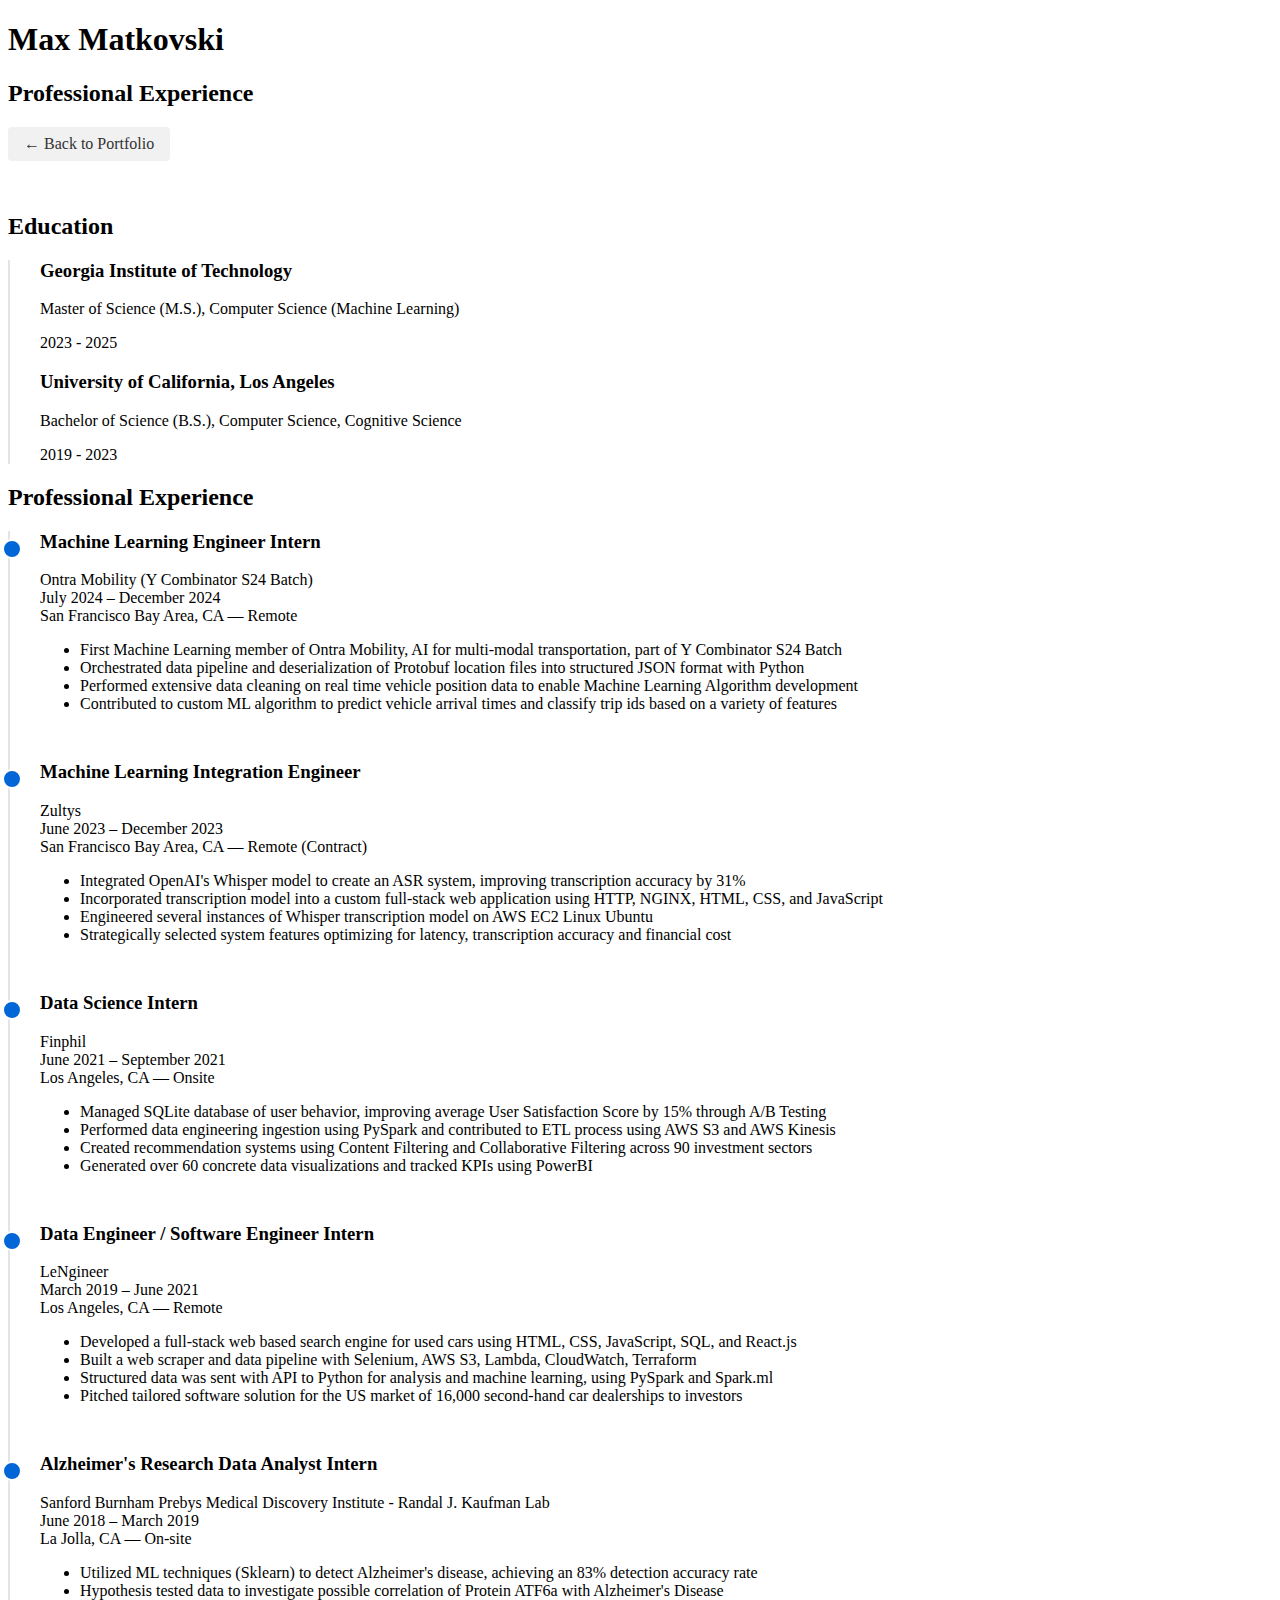
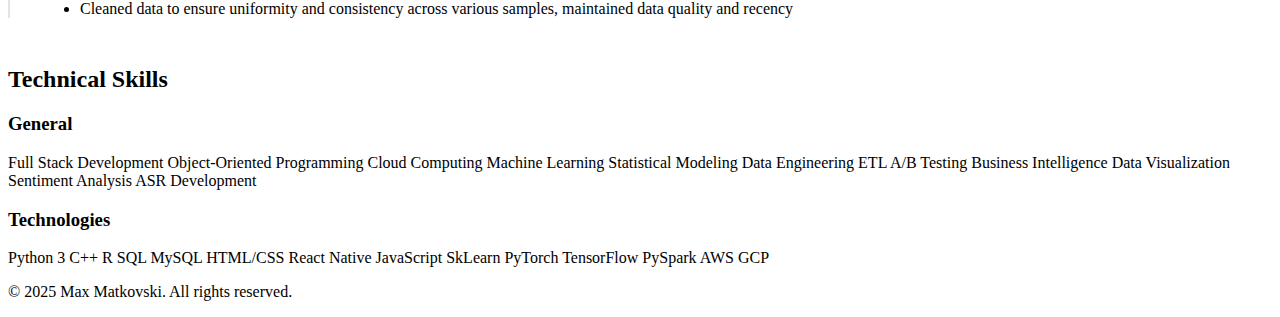
==== index.html @ 831af9b3 "add" ====
<!DOCTYPE html>
<html lang="en">
<head>
    <meta charset="UTF-8">
    <meta name="viewport" content="width=device-width, initial-scale=1.0">
    <title>Max Matkovski - Professional Experience</title>
    <style>
        /* [Previous styles remain the same] */
        .back-button {
            display: inline-block;
            padding: 0.5rem 1rem;
            background-color: #f1f1f1;
            color: #333;
            text-decoration: none;
            border-radius: 4px;
            margin-bottom: 2rem;
        }
        
        .back-button:hover {
            background-color: #e1e1e1;
        }
        
        .timeline-container {
            position: relative;
            padding-left: 2rem;
        }
        
        .timeline-container::before {
            content: '';
            position: absolute;
            left: 0;
            top: 0;
            bottom: 0;
            width: 2px;
            background-color: #e1e4e8;
        }
        
        .experience-item {
            position: relative;
            margin-bottom: 3rem;
        }
        
        .experience-item::before {
            content: '';
            position: absolute;
            left: -2.4rem;
            top: 0.5rem;
            width: 1rem;
            height: 1rem;
            border-radius: 50%;
            background-color: #0366d6;
            border: 2px solid white;
        }
    </style>
</head>
<body>
    <header>
        <h1>Max Matkovski</h1>
        <h2>Professional Experience</h2>
        <nav>
            <a href="index.html" class="back-button">← Back to Portfolio</a>
        </nav>
    </header>

    <main>
        <section id="education" class="project-card">
            <h2 class="section-title">Education</h2>
            <div class="timeline-container">
                <div class="education-item">
                    <h3>Georgia Institute of Technology</h3>
                    <p>Master of Science (M.S.), Computer Science (Machine Learning)</p>
                    <p class="experience-date">2023 - 2025</p>
                </div>
                <div class="education-item">
                    <h3>University of California, Los Angeles</h3>
                    <p>Bachelor of Science (B.S.), Computer Science, Cognitive Science</p>
                    <p class="experience-date">2019 - 2023</p>
                </div>
            </div>
        </section>

        <section id="experience" class="project-card">
            <h2 class="section-title">Professional Experience</h2>
            <div class="timeline-container">
                <div class="experience-item">
                    <div class="experience-header">
                        <div>
                            <h3 class="experience-title">Machine Learning Engineer Intern</h3>
                            <div class="experience-company">Ontra Mobility (Y Combinator S24 Batch)</div>
                        </div>
                        <div class="experience-date">July 2024 – December 2024</div>
                        <div class="experience-location">San Francisco Bay Area, CA — Remote</div>
                    </div>
                    <ul class="bullet-list">
                        <li>First Machine Learning member of Ontra Mobility, AI for multi-modal transportation, part of Y Combinator S24 Batch</li>
                        <li>Orchestrated data pipeline and deserialization of Protobuf location files into structured JSON format with Python</li>
                        <li>Performed extensive data cleaning on real time vehicle position data to enable Machine Learning Algorithm development</li>
                        <li>Contributed to custom ML algorithm to predict vehicle arrival times and classify trip ids based on a variety of features</li>
                    </ul>
                </div>

                <div class="experience-item">
                    <div class="experience-header">
                        <div>
                            <h3 class="experience-title">Machine Learning Integration Engineer</h3>
                            <div class="experience-company">Zultys</div>
                        </div>
                        <div class="experience-date">June 2023 – December 2023</div>
                        <div class="experience-location">San Francisco Bay Area, CA — Remote (Contract)</div>
                    </div>
                    <ul class="bullet-list">
                        <li>Integrated OpenAI's Whisper model to create an ASR system, improving transcription accuracy by 31%</li>
                        <li>Incorporated transcription model into a custom full-stack web application using HTTP, NGINX, HTML, CSS, and JavaScript</li>
                        <li>Engineered several instances of Whisper transcription model on AWS EC2 Linux Ubuntu</li>
                        <li>Strategically selected system features optimizing for latency, transcription accuracy and financial cost</li>
                    </ul>
                </div>

                <div class="experience-item">
                    <div class="experience-header">
                        <div>
                            <h3 class="experience-title">Data Science Intern</h3>
                            <div class="experience-company">Finphil</div>
                        </div>
                        <div class="experience-date">June 2021 – September 2021</div>
                        <div class="experience-location">Los Angeles, CA — Onsite</div>
                    </div>
                    <ul class="bullet-list">
                        <li>Managed SQLite database of user behavior, improving average User Satisfaction Score by 15% through A/B Testing</li>
                        <li>Performed data engineering ingestion using PySpark and contributed to ETL process using AWS S3 and AWS Kinesis</li>
                        <li>Created recommendation systems using Content Filtering and Collaborative Filtering across 90 investment sectors</li>
                        <li>Generated over 60 concrete data visualizations and tracked KPIs using PowerBI</li>
                    </ul>
                </div>

                <div class="experience-item">
                    <div class="experience-header">
                        <div>
                            <h3 class="experience-title">Data Engineer / Software Engineer Intern</h3>
                            <div class="experience-company">LeNgineer</div>
                        </div>
                        <div class="experience-date">March 2019 – June 2021</div>
                        <div class="experience-location">Los Angeles, CA — Remote</div>
                    </div>
                    <ul class="bullet-list">
                        <li>Developed a full-stack web based search engine for used cars using HTML, CSS, JavaScript, SQL, and React.js</li>
                        <li>Built a web scraper and data pipeline with Selenium, AWS S3, Lambda, CloudWatch, Terraform</li>
                        <li>Structured data was sent with API to Python for analysis and machine learning, using PySpark and Spark.ml</li>
                        <li>Pitched tailored software solution for the US market of 16,000 second-hand car dealerships to investors</li>
                    </ul>
                </div>

                <div class="experience-item">
                    <div class="experience-header">
                        <div>
                            <h3 class="experience-title">Alzheimer's Research Data Analyst Intern</h3>
                            <div class="experience-company">Sanford Burnham Prebys Medical Discovery Institute - Randal J. Kaufman Lab</div>
                        </div>
                        <div class="experience-date">June 2018 – March 2019</div>
                        <div class="experience-location">La Jolla, CA — On-site</div>
                    </div>
                    <ul class="bullet-list">
                        <li>Utilized ML techniques (Sklearn) to detect Alzheimer's disease, achieving an 83% detection accuracy rate</li>
                        <li>Hypothesis tested data to investigate possible correlation of Protein ATF6a with Alzheimer's Disease</li>
                        <li>Cleaned data to ensure uniformity and consistency across various samples, maintained data quality and recency</li>
                    </ul>
                </div>
            </div>
        </section>

        <section id="skills" class="project-card">
            <h2 class="section-title">Technical Skills</h2>
            <div class="skill-section">
                <h3>General</h3>
                <div class="skill-tags">
                    <span class="skill-tag">Full Stack Development</span>
                    <span class="skill-tag">Object-Oriented Programming</span>
                    <span class="skill-tag">Cloud Computing</span>
                    <span class="skill-tag">Machine Learning</span>
                    <span class="skill-tag">Statistical Modeling</span>
                    <span class="skill-tag">Data Engineering</span>
                    <span class="skill-tag">ETL</span>
                    <span class="skill-tag">A/B Testing</span>
                    <span class="skill-tag">Business Intelligence</span>
                    <span class="skill-tag">Data Visualization</span>
                    <span class="skill-tag">Sentiment Analysis</span>
                    <span class="skill-tag">ASR Development</span>
                </div>

                <h3>Technologies</h3>
                <div class="skill-tags">
                    <span class="skill-tag">Python 3</span>
                    <span class="skill-tag">C++</span>
                    <span class="skill-tag">R</span>
                    <span class="skill-tag">SQL</span>
                    <span class="skill-tag">MySQL</span>
                    <span class="skill-tag">HTML/CSS</span>
                    <span class="skill-tag">React Native</span>
                    <span class="skill-tag">JavaScript</span>
                    <span class="skill-tag">SkLearn</span>
                    <span class="skill-tag">PyTorch</span>
                    <span class="skill-tag">TensorFlow</span>
                    <span class="skill-tag">PySpark</span>
                    <span class="skill-tag">AWS</span>
                    <span class="skill-tag">GCP</span>
                </div>
            </div>
        </section>
    </main>

    <footer>
        <p>© 2025 Max Matkovski. All rights reserved.</p>
    </footer>
</body>
</html>
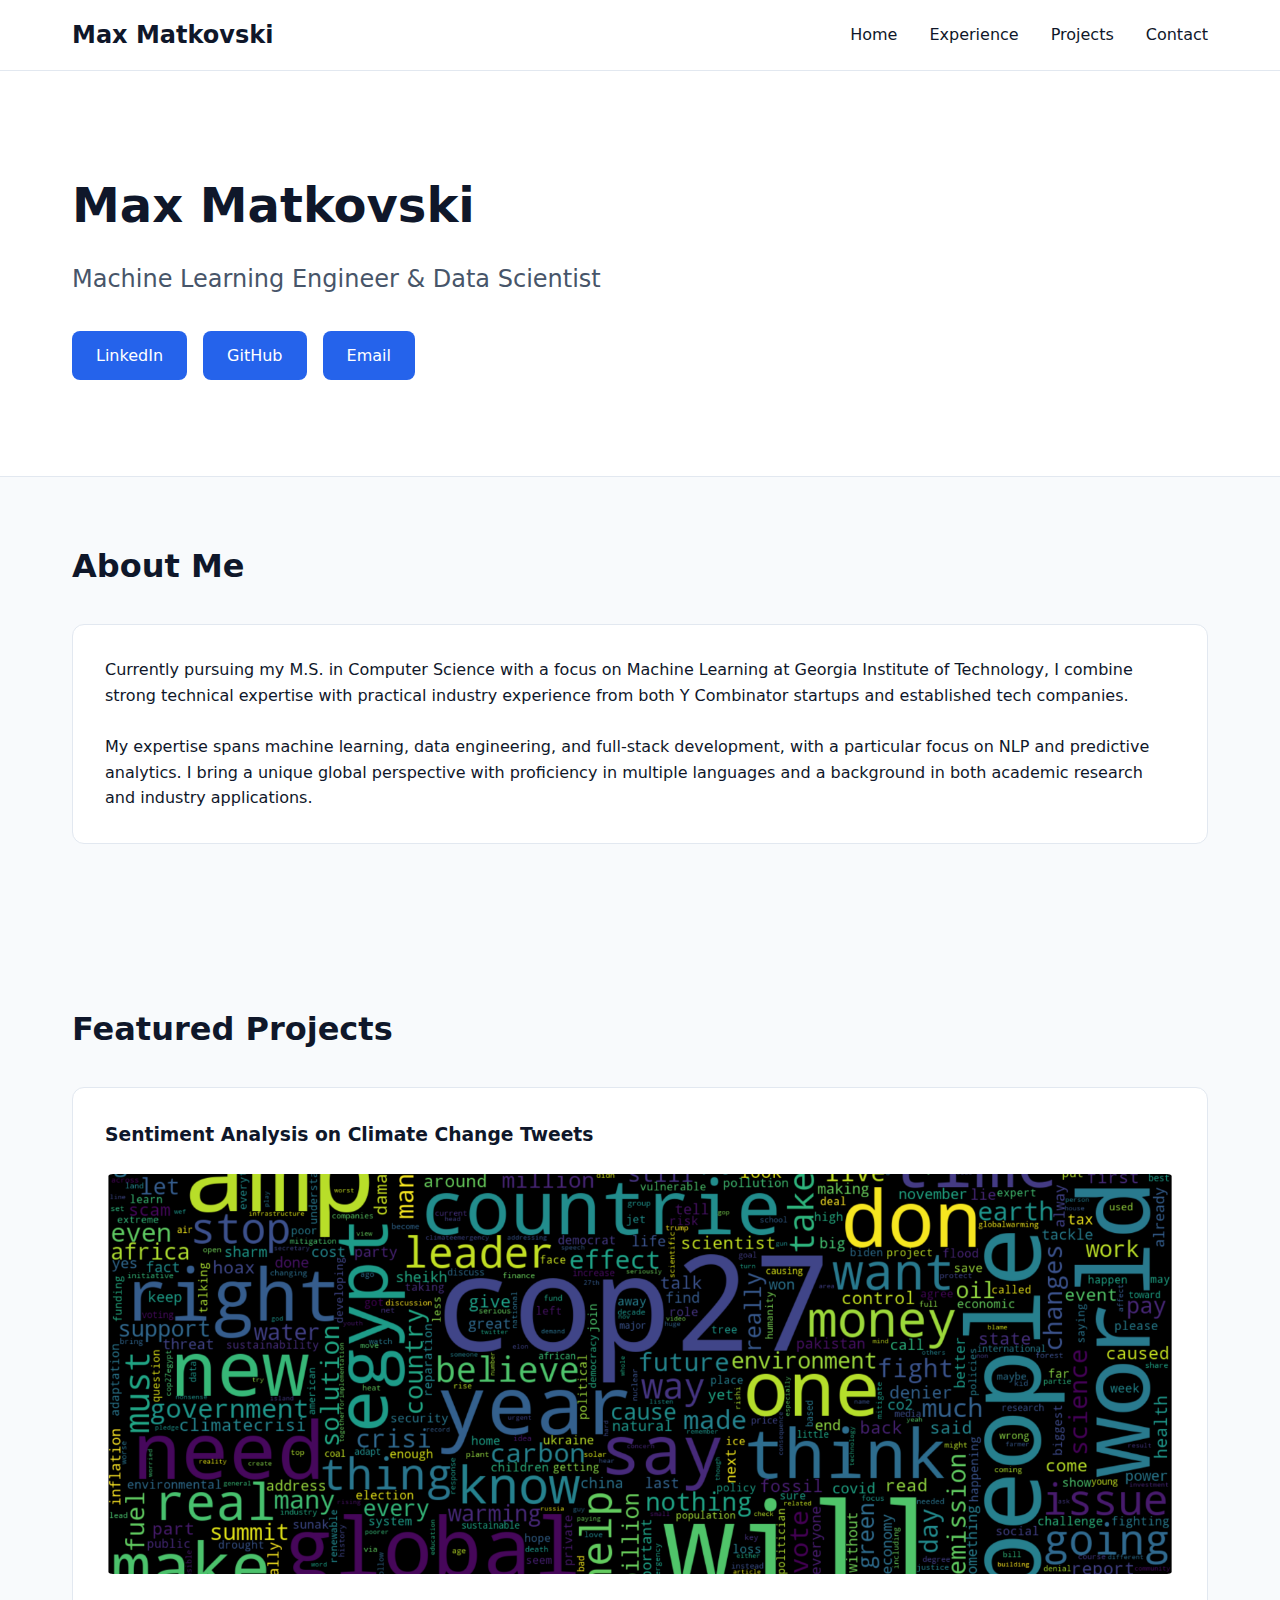
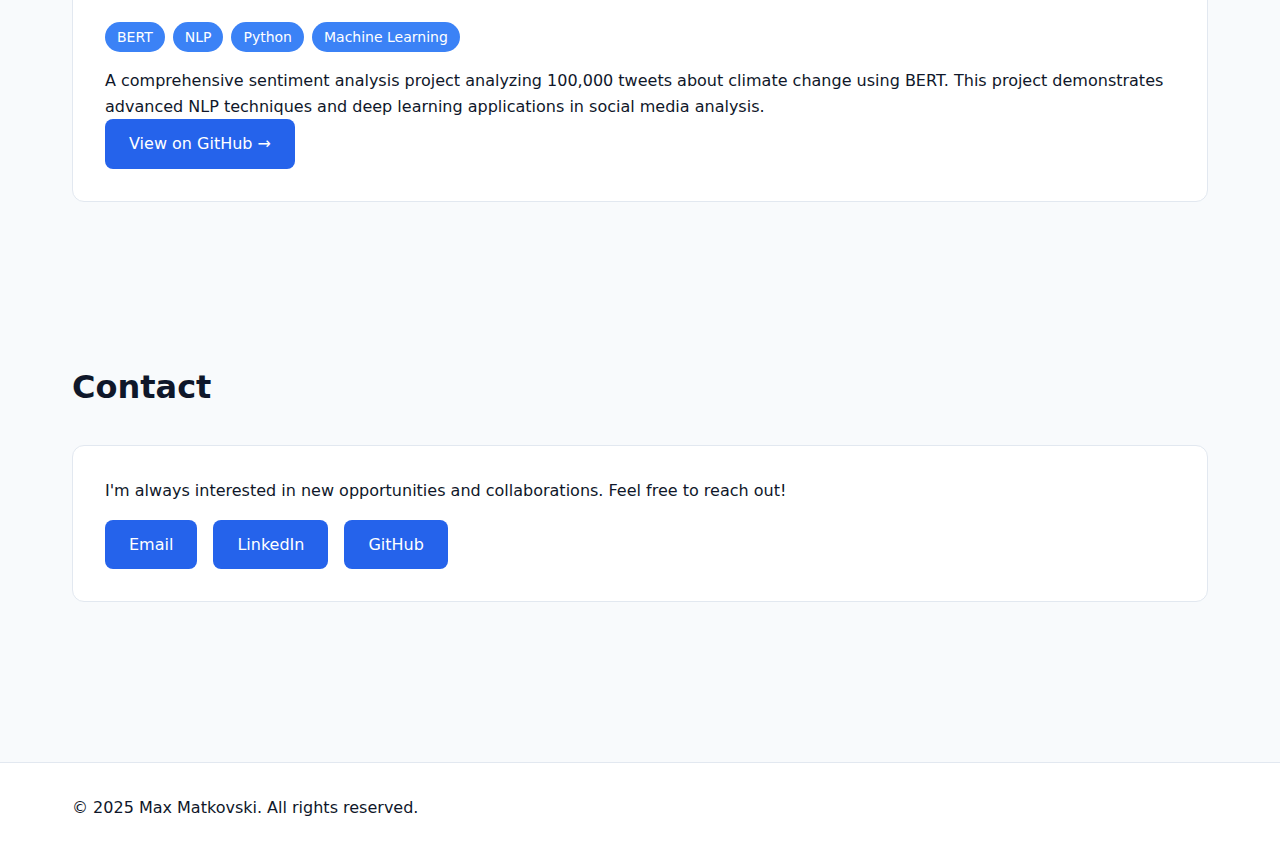
==== commit 5bd4d232: "add file" ====
--- a/index.html
+++ b/index.html
@@ -3,213 +3,248 @@
 <head>
     <meta charset="UTF-8">
     <meta name="viewport" content="width=device-width, initial-scale=1.0">
-    <title>Max Matkovski - Professional Experience</title>
+    <title>Max Matkovski - Data Science & ML Portfolio</title>
     <style>
-        /* [Previous styles remain the same] */
-        .back-button {
+        :root {
+            --primary: #2563eb;
+            --primary-dark: #1e40af;
+            --secondary: #64748b;
+            --accent: #3b82f6;
+            --background: #f8fafc;
+            --card-bg: #ffffff;
+            --text: #0f172a;
+            --text-light: #475569;
+            --border: #e2e8f0;
+        }
+
+        * {
+            margin: 0;
+            padding: 0;
+            box-sizing: border-box;
+        }
+
+        body {
+            font-family: system-ui, -apple-system, BlinkMacSystemFont, 'Segoe UI', sans-serif;
+            background-color: var(--background);
+            color: var(--text);
+            line-height: 1.6;
+        }
+
+        .container {
+            max-width: 1200px;
+            margin: 0 auto;
+            padding: 0 2rem;
+        }
+
+        nav {
+            background-color: var(--card-bg);
+            border-bottom: 1px solid var(--border);
+            padding: 1rem 0;
+            position: sticky;
+            top: 0;
+            z-index: 100;
+        }
+
+        .nav-content {
+            display: flex;
+            justify-content: space-between;
+            align-items: center;
+        }
+
+        .nav-links {
+            display: flex;
+            gap: 2rem;
+        }
+
+        .nav-links a {
+            color: var(--text);
+            text-decoration: none;
+            font-weight: 500;
+            transition: color 0.2s;
+        }
+
+        .nav-links a:hover {
+            color: var(--primary);
+        }
+
+        .hero {
+            padding: 6rem 0;
+            background-color: var(--card-bg);
+            border-bottom: 1px solid var(--border);
+        }
+
+        .hero h1 {
+            font-size: 3rem;
+            margin-bottom: 1rem;
+            color: var(--text);
+        }
+
+        .hero h2 {
+            font-size: 1.5rem;
+            color: var(--text-light);
+            font-weight: 400;
+            margin-bottom: 2rem;
+        }
+
+        .social-links {
+            display: flex;
+            gap: 1rem;
+        }
+
+        .social-link {
+            display: inline-flex;
+            align-items: center;
+            padding: 0.75rem 1.5rem;
+            background-color: var(--primary);
+            color: white;
+            text-decoration: none;
+            border-radius: 0.5rem;
+            font-weight: 500;
+            transition: background-color 0.2s;
+        }
+
+        .social-link:hover {
+            background-color: var(--primary-dark);
+        }
+
+        .section {
+            padding: 4rem 0;
+        }
+
+        .card {
+            background-color: var(--card-bg);
+            border-radius: 0.75rem;
+            padding: 2rem;
+            margin-bottom: 2rem;
+            border: 1px solid var(--border);
+            transition: transform 0.2s, box-shadow 0.2s;
+        }
+
+        .card:hover {
+            transform: translateY(-2px);
+            box-shadow: 0 4px 6px -1px rgba(0, 0, 0, 0.1), 0 2px 4px -1px rgba(0, 0, 0, 0.06);
+        }
+
+        .section-title {
+            font-size: 2rem;
+            margin-bottom: 2rem;
+            color: var(--text);
+        }
+
+        .project-image {
+            width: 100%;
+            max-height: 400px;
+            object-fit: cover;
+            border-radius: 0.5rem;
+            margin: 1.5rem 0;
+        }
+
+        .tech-stack {
+            display: flex;
+            flex-wrap: wrap;
+            gap: 0.5rem;
+            margin: 1rem 0;
+        }
+
+        .tech-tag {
+            background-color: var(--accent);
+            color: white;
+            padding: 0.25rem 0.75rem;
+            border-radius: 1rem;
+            font-size: 0.875rem;
+        }
+
+        .btn {
             display: inline-block;
-            padding: 0.5rem 1rem;
-            background-color: #f1f1f1;
-            color: #333;
+            padding: 0.75rem 1.5rem;
+            background-color: var(--primary);
+            color: white;
             text-decoration: none;
-            border-radius: 4px;
-            margin-bottom: 2rem;
-        }
-        
-        .back-button:hover {
-            background-color: #e1e1e1;
-        }
-        
-        .timeline-container {
-            position: relative;
-            padding-left: 2rem;
-        }
-        
-        .timeline-container::before {
-            content: '';
-            position: absolute;
-            left: 0;
-            top: 0;
-            bottom: 0;
-            width: 2px;
-            background-color: #e1e4e8;
-        }
-        
-        .experience-item {
-            position: relative;
-            margin-bottom: 3rem;
-        }
-        
-        .experience-item::before {
-            content: '';
-            position: absolute;
-            left: -2.4rem;
-            top: 0.5rem;
-            width: 1rem;
-            height: 1rem;
-            border-radius: 50%;
-            background-color: #0366d6;
-            border: 2px solid white;
+            border-radius: 0.5rem;
+            font-weight: 500;
+            transition: background-color 0.2s;
+        }
+
+        .btn:hover {
+            background-color: var(--primary-dark);
+        }
+
+        footer {
+            background-color: var(--card-bg);
+            border-top: 1px solid var(--border);
+            padding: 2rem 0;
+            margin-top: 4rem;
         }
     </style>
 </head>
 <body>
-    <header>
-        <h1>Max Matkovski</h1>
-        <h2>Professional Experience</h2>
-        <nav>
-            <a href="index.html" class="back-button">← Back to Portfolio</a>
-        </nav>
-    </header>
-
-    <main>
-        <section id="education" class="project-card">
-            <h2 class="section-title">Education</h2>
-            <div class="timeline-container">
-                <div class="education-item">
-                    <h3>Georgia Institute of Technology</h3>
-                    <p>Master of Science (M.S.), Computer Science (Machine Learning)</p>
-                    <p class="experience-date">2023 - 2025</p>
+    <nav>
+        <div class="container nav-content">
+            <h2>Max Matkovski</h2>
+            <div class="nav-links">
+                <a href="index.html">Home</a>
+                <a href="experience.html">Experience</a>
+                <a href="#projects">Projects</a>
+                <a href="#contact">Contact</a>
+            </div>
+        </div>
+    </nav>
+
+    <div class="hero">
+        <div class="container">
+            <h1>Max Matkovski</h1>
+            <h2>Machine Learning Engineer & Data Scientist</h2>
+            <div class="social-links">
+                <a href="https://www.linkedin.com/in/maxmatkovski/" class="social-link" target="_blank">LinkedIn</a>
+                <a href="https://github.com/maxmatkovski" class="social-link" target="_blank">GitHub</a>
+                <a href="mailto:maxmatkovski@gmail.com" class="social-link">Email</a>
+            </div>
+        </div>
+    </div>
+
+    <main class="container">
+        <section class="section" id="about">
+            <h2 class="section-title">About Me</h2>
+            <div class="card">
+                <p>Currently pursuing my M.S. in Computer Science with a focus on Machine Learning at Georgia Institute of Technology, I combine strong technical expertise with practical industry experience from both Y Combinator startups and established tech companies.</p>
+                <br>
+                <p>My expertise spans machine learning, data engineering, and full-stack development, with a particular focus on NLP and predictive analytics. I bring a unique global perspective with proficiency in multiple languages and a background in both academic research and industry applications.</p>
+            </div>
+        </section>
+
+        <section class="section" id="projects">
+            <h2 class="section-title">Featured Projects</h2>
+            <div class="card">
+                <h3>Sentiment Analysis on Climate Change Tweets</h3>
+                <img src="./Images/NLP-Word-Cloud.png" alt="NLP Word Cloud" class="project-image">
+                <div class="tech-stack">
+                    <span class="tech-tag">BERT</span>
+                    <span class="tech-tag">NLP</span>
+                    <span class="tech-tag">Python</span>
+                    <span class="tech-tag">Machine Learning</span>
                 </div>
-                <div class="education-item">
-                    <h3>University of California, Los Angeles</h3>
-                    <p>Bachelor of Science (B.S.), Computer Science, Cognitive Science</p>
-                    <p class="experience-date">2019 - 2023</p>
-                </div>
+                <p>A comprehensive sentiment analysis project analyzing 100,000 tweets about climate change using BERT. This project demonstrates advanced NLP techniques and deep learning applications in social media analysis.</p>
+                <a href="https://github.com/maxmatkovski/NLP" class="btn" target="_blank">View on GitHub →</a>
             </div>
         </section>
 
-        <section id="experience" class="project-card">
-            <h2 class="section-title">Professional Experience</h2>
-            <div class="timeline-container">
-                <div class="experience-item">
-                    <div class="experience-header">
-                        <div>
-                            <h3 class="experience-title">Machine Learning Engineer Intern</h3>
-                            <div class="experience-company">Ontra Mobility (Y Combinator S24 Batch)</div>
-                        </div>
-                        <div class="experience-date">July 2024 – December 2024</div>
-                        <div class="experience-location">San Francisco Bay Area, CA — Remote</div>
-                    </div>
-                    <ul class="bullet-list">
-                        <li>First Machine Learning member of Ontra Mobility, AI for multi-modal transportation, part of Y Combinator S24 Batch</li>
-                        <li>Orchestrated data pipeline and deserialization of Protobuf location files into structured JSON format with Python</li>
-                        <li>Performed extensive data cleaning on real time vehicle position data to enable Machine Learning Algorithm development</li>
-                        <li>Contributed to custom ML algorithm to predict vehicle arrival times and classify trip ids based on a variety of features</li>
-                    </ul>
-                </div>
-
-                <div class="experience-item">
-                    <div class="experience-header">
-                        <div>
-                            <h3 class="experience-title">Machine Learning Integration Engineer</h3>
-                            <div class="experience-company">Zultys</div>
-                        </div>
-                        <div class="experience-date">June 2023 – December 2023</div>
-                        <div class="experience-location">San Francisco Bay Area, CA — Remote (Contract)</div>
-                    </div>
-                    <ul class="bullet-list">
-                        <li>Integrated OpenAI's Whisper model to create an ASR system, improving transcription accuracy by 31%</li>
-                        <li>Incorporated transcription model into a custom full-stack web application using HTTP, NGINX, HTML, CSS, and JavaScript</li>
-                        <li>Engineered several instances of Whisper transcription model on AWS EC2 Linux Ubuntu</li>
-                        <li>Strategically selected system features optimizing for latency, transcription accuracy and financial cost</li>
-                    </ul>
-                </div>
-
-                <div class="experience-item">
-                    <div class="experience-header">
-                        <div>
-                            <h3 class="experience-title">Data Science Intern</h3>
-                            <div class="experience-company">Finphil</div>
-                        </div>
-                        <div class="experience-date">June 2021 – September 2021</div>
-                        <div class="experience-location">Los Angeles, CA — Onsite</div>
-                    </div>
-                    <ul class="bullet-list">
-                        <li>Managed SQLite database of user behavior, improving average User Satisfaction Score by 15% through A/B Testing</li>
-                        <li>Performed data engineering ingestion using PySpark and contributed to ETL process using AWS S3 and AWS Kinesis</li>
-                        <li>Created recommendation systems using Content Filtering and Collaborative Filtering across 90 investment sectors</li>
-                        <li>Generated over 60 concrete data visualizations and tracked KPIs using PowerBI</li>
-                    </ul>
-                </div>
-
-                <div class="experience-item">
-                    <div class="experience-header">
-                        <div>
-                            <h3 class="experience-title">Data Engineer / Software Engineer Intern</h3>
-                            <div class="experience-company">LeNgineer</div>
-                        </div>
-                        <div class="experience-date">March 2019 – June 2021</div>
-                        <div class="experience-location">Los Angeles, CA — Remote</div>
-                    </div>
-                    <ul class="bullet-list">
-                        <li>Developed a full-stack web based search engine for used cars using HTML, CSS, JavaScript, SQL, and React.js</li>
-                        <li>Built a web scraper and data pipeline with Selenium, AWS S3, Lambda, CloudWatch, Terraform</li>
-                        <li>Structured data was sent with API to Python for analysis and machine learning, using PySpark and Spark.ml</li>
-                        <li>Pitched tailored software solution for the US market of 16,000 second-hand car dealerships to investors</li>
-                    </ul>
-                </div>
-
-                <div class="experience-item">
-                    <div class="experience-header">
-                        <div>
-                            <h3 class="experience-title">Alzheimer's Research Data Analyst Intern</h3>
-                            <div class="experience-company">Sanford Burnham Prebys Medical Discovery Institute - Randal J. Kaufman Lab</div>
-                        </div>
-                        <div class="experience-date">June 2018 – March 2019</div>
-                        <div class="experience-location">La Jolla, CA — On-site</div>
-                    </div>
-                    <ul class="bullet-list">
-                        <li>Utilized ML techniques (Sklearn) to detect Alzheimer's disease, achieving an 83% detection accuracy rate</li>
-                        <li>Hypothesis tested data to investigate possible correlation of Protein ATF6a with Alzheimer's Disease</li>
-                        <li>Cleaned data to ensure uniformity and consistency across various samples, maintained data quality and recency</li>
-                    </ul>
-                </div>
-            </div>
-        </section>
-
-        <section id="skills" class="project-card">
-            <h2 class="section-title">Technical Skills</h2>
-            <div class="skill-section">
-                <h3>General</h3>
-                <div class="skill-tags">
-                    <span class="skill-tag">Full Stack Development</span>
-                    <span class="skill-tag">Object-Oriented Programming</span>
-                    <span class="skill-tag">Cloud Computing</span>
-                    <span class="skill-tag">Machine Learning</span>
-                    <span class="skill-tag">Statistical Modeling</span>
-                    <span class="skill-tag">Data Engineering</span>
-                    <span class="skill-tag">ETL</span>
-                    <span class="skill-tag">A/B Testing</span>
-                    <span class="skill-tag">Business Intelligence</span>
-                    <span class="skill-tag">Data Visualization</span>
-                    <span class="skill-tag">Sentiment Analysis</span>
-                    <span class="skill-tag">ASR Development</span>
-                </div>
-
-                <h3>Technologies</h3>
-                <div class="skill-tags">
-                    <span class="skill-tag">Python 3</span>
-                    <span class="skill-tag">C++</span>
-                    <span class="skill-tag">R</span>
-                    <span class="skill-tag">SQL</span>
-                    <span class="skill-tag">MySQL</span>
-                    <span class="skill-tag">HTML/CSS</span>
-                    <span class="skill-tag">React Native</span>
-                    <span class="skill-tag">JavaScript</span>
-                    <span class="skill-tag">SkLearn</span>
-                    <span class="skill-tag">PyTorch</span>
-                    <span class="skill-tag">TensorFlow</span>
-                    <span class="skill-tag">PySpark</span>
-                    <span class="skill-tag">AWS</span>
-                    <span class="skill-tag">GCP</span>
+        <section class="section" id="contact">
+            <h2 class="section-title">Contact</h2>
+            <div class="card">
+                <p>I'm always interested in new opportunities and collaborations. Feel free to reach out!</p>
+                <div class="social-links" style="margin-top: 1rem;">
+                    <a href="mailto:maxmatkovski@gmail.com" class="social-link">Email</a>
+                    <a href="https://www.linkedin.com/in/maxmatkovski/" class="social-link" target="_blank">LinkedIn</a>
+                    <a href="https://github.com/maxmatkovski" class="social-link" target="_blank">GitHub</a>
                 </div>
             </div>
         </section>
     </main>
 
     <footer>
-        <p>© 2025 Max Matkovski. All rights reserved.</p>
+        <div class="container">
+            <p>© 2025 Max Matkovski. All rights reserved.</p>
+        </div>
     </footer>
 </body>
 </html>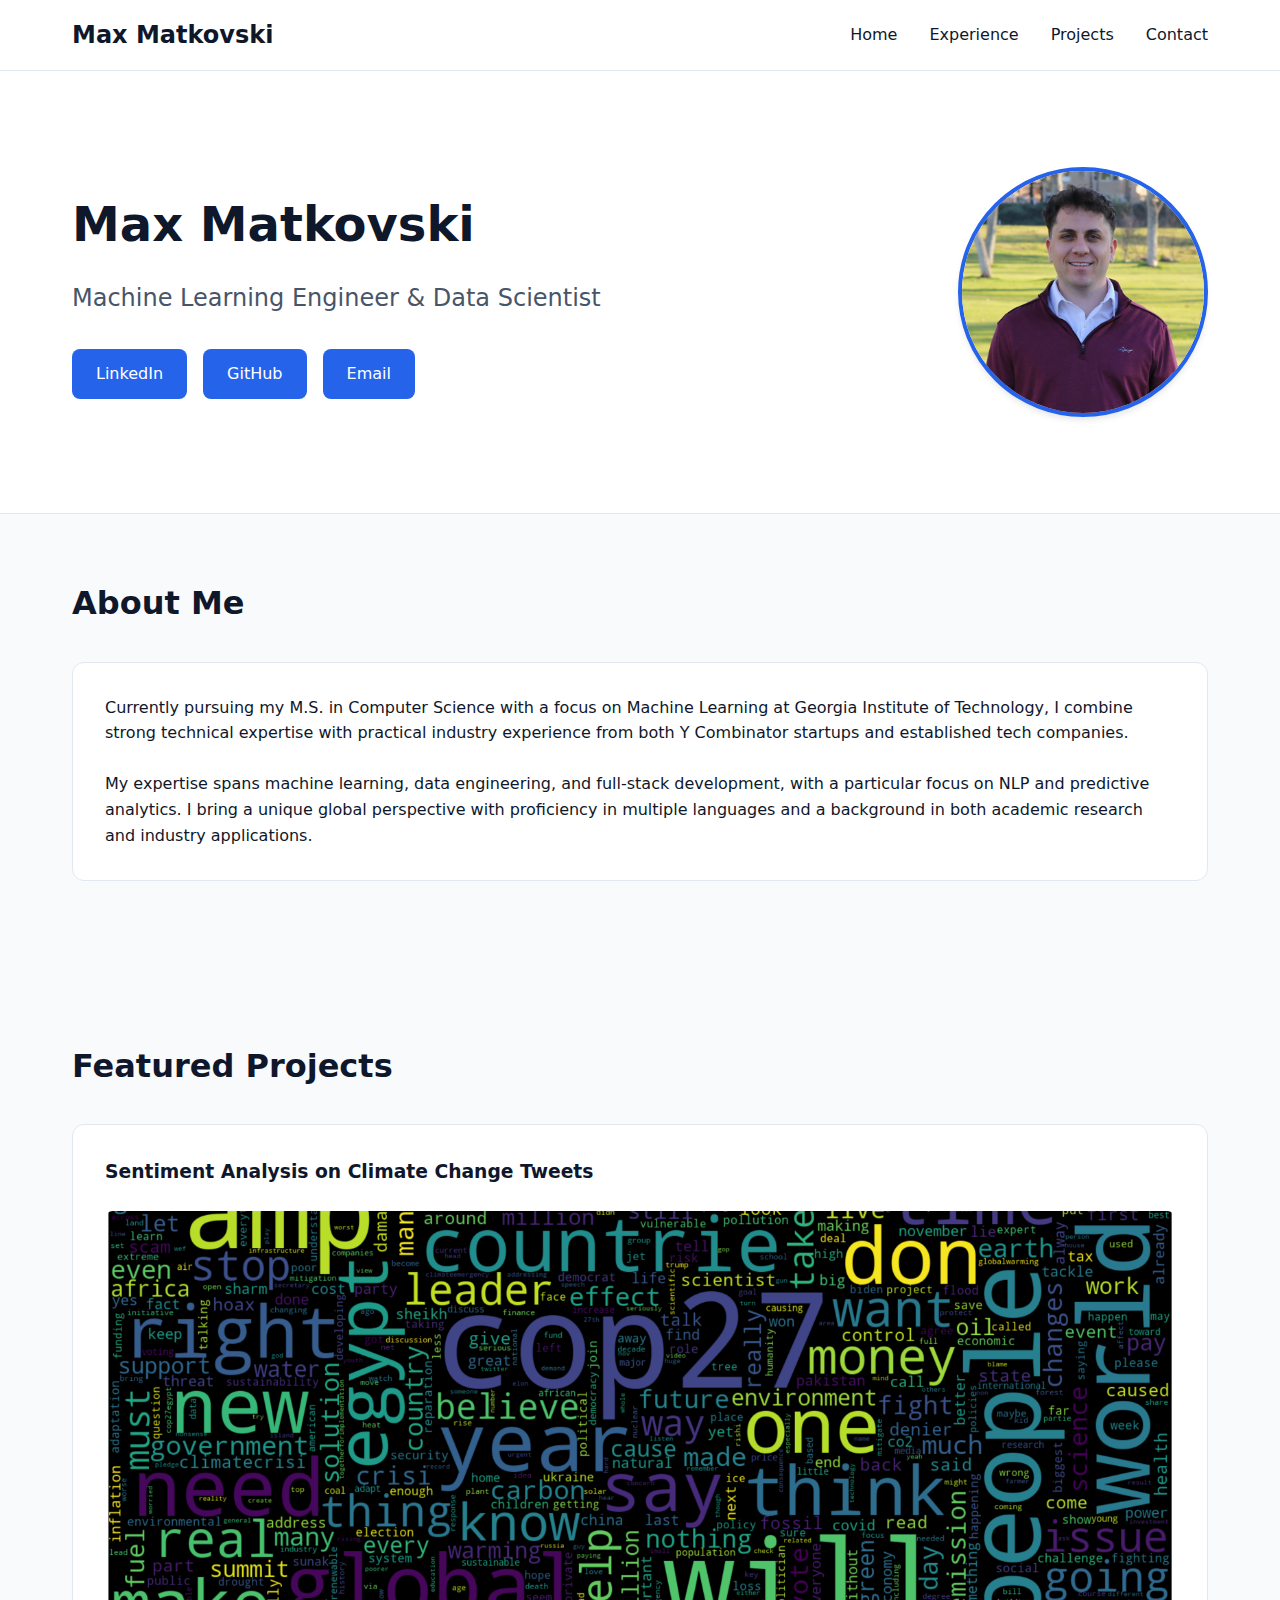
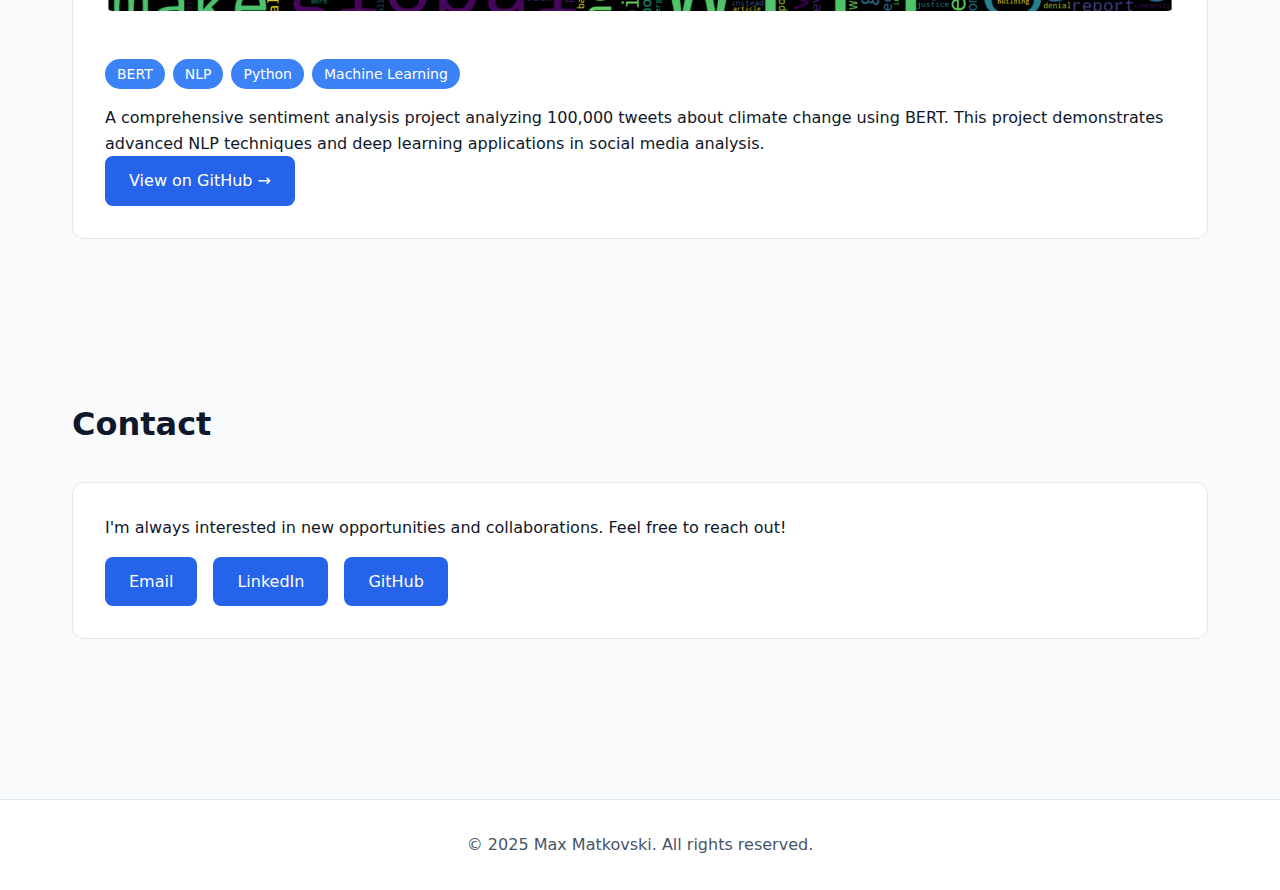
==== commit b1656f52: "add headshot" ====
--- a/index.html
+++ b/index.html
@@ -73,6 +73,32 @@
             border-bottom: 1px solid var(--border);
         }
 
+        .hero-content {
+            display: flex;
+            align-items: center;
+            gap: 3rem;
+        }
+
+        .hero-text {
+            flex: 1;
+        }
+
+        .headshot-container {
+            width: 250px;
+            height: 250px;
+            border-radius: 50%;
+            overflow: hidden;
+            border: 4px solid var(--primary);
+            box-shadow: 0 4px 6px -1px rgba(0, 0, 0, 0.1);
+            flex-shrink: 0;
+        }
+
+        .headshot {
+            width: 100%;
+            height: 100%;
+            object-fit: cover;
+        }
+
         .hero h1 {
             font-size: 3rem;
             margin-bottom: 1rem;
@@ -174,6 +200,33 @@
             border-top: 1px solid var(--border);
             padding: 2rem 0;
             margin-top: 4rem;
+            text-align: center;
+            color: var(--text-light);
+        }
+
+        @media (max-width: 768px) {
+            .hero-content {
+                flex-direction: column-reverse;
+                text-align: center;
+                gap: 2rem;
+            }
+
+            .headshot-container {
+                width: 200px;
+                height: 200px;
+            }
+
+            .social-links {
+                justify-content: center;
+            }
+
+            .hero h1 {
+                font-size: 2.5rem;
+            }
+
+            .hero h2 {
+                font-size: 1.25rem;
+            }
         }
     </style>
 </head>
@@ -192,12 +245,19 @@
 
     <div class="hero">
         <div class="container">
-            <h1>Max Matkovski</h1>
-            <h2>Machine Learning Engineer & Data Scientist</h2>
-            <div class="social-links">
-                <a href="https://www.linkedin.com/in/maxmatkovski/" class="social-link" target="_blank">LinkedIn</a>
-                <a href="https://github.com/maxmatkovski" class="social-link" target="_blank">GitHub</a>
-                <a href="mailto:maxmatkovski@gmail.com" class="social-link">Email</a>
+            <div class="hero-content">
+                <div class="hero-text">
+                    <h1>Max Matkovski</h1>
+                    <h2>Machine Learning Engineer & Data Scientist</h2>
+                    <div class="social-links">
+                        <a href="https://www.linkedin.com/in/maxmatkovski/" class="social-link" target="_blank">LinkedIn</a>
+                        <a href="https://github.com/maxmatkovski" class="social-link" target="_blank">GitHub</a>
+                        <a href="mailto:maxmatkovski@gmail.com" class="social-link">Email</a>
+                    </div>
+                </div>
+                <div class="headshot-container">
+                    <img src="./Images/HeadshotSnip.PNG" alt="Max Matkovski" class="headshot">
+                </div>
             </div>
         </div>
     </div>
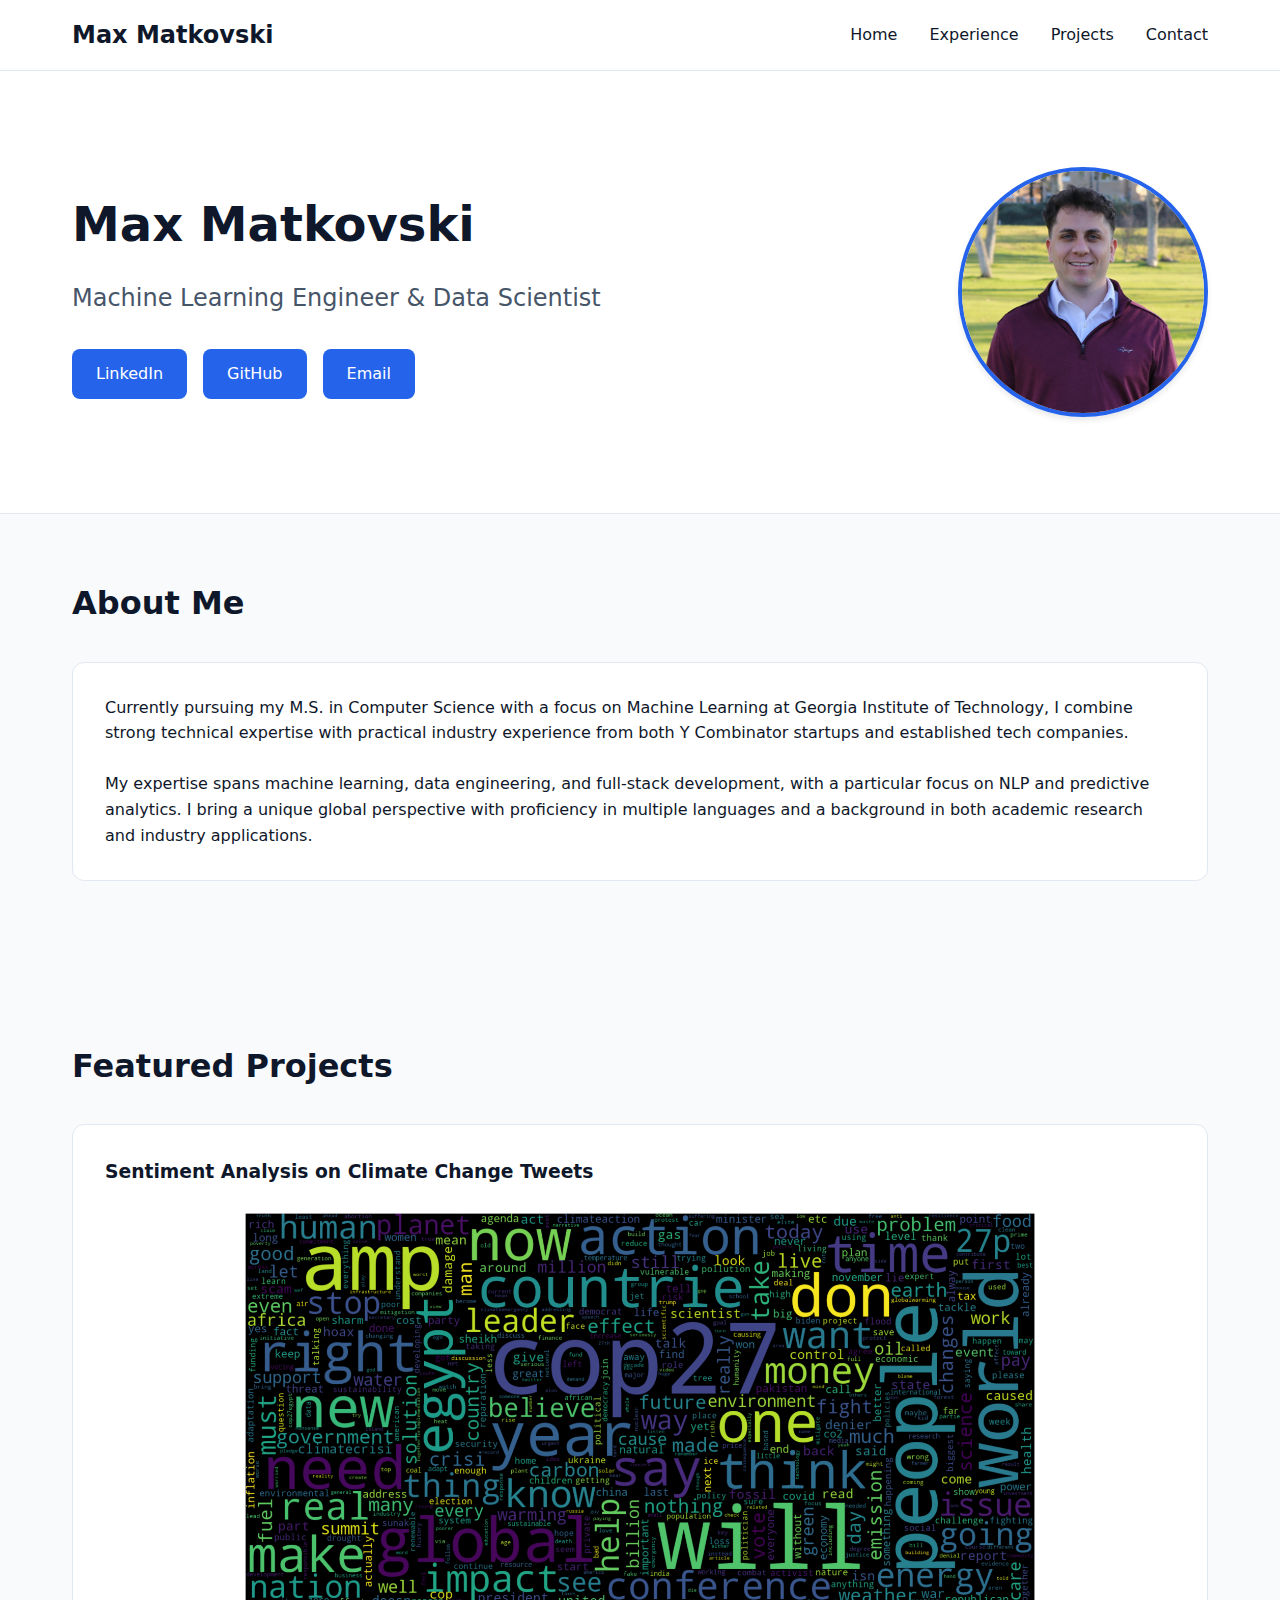
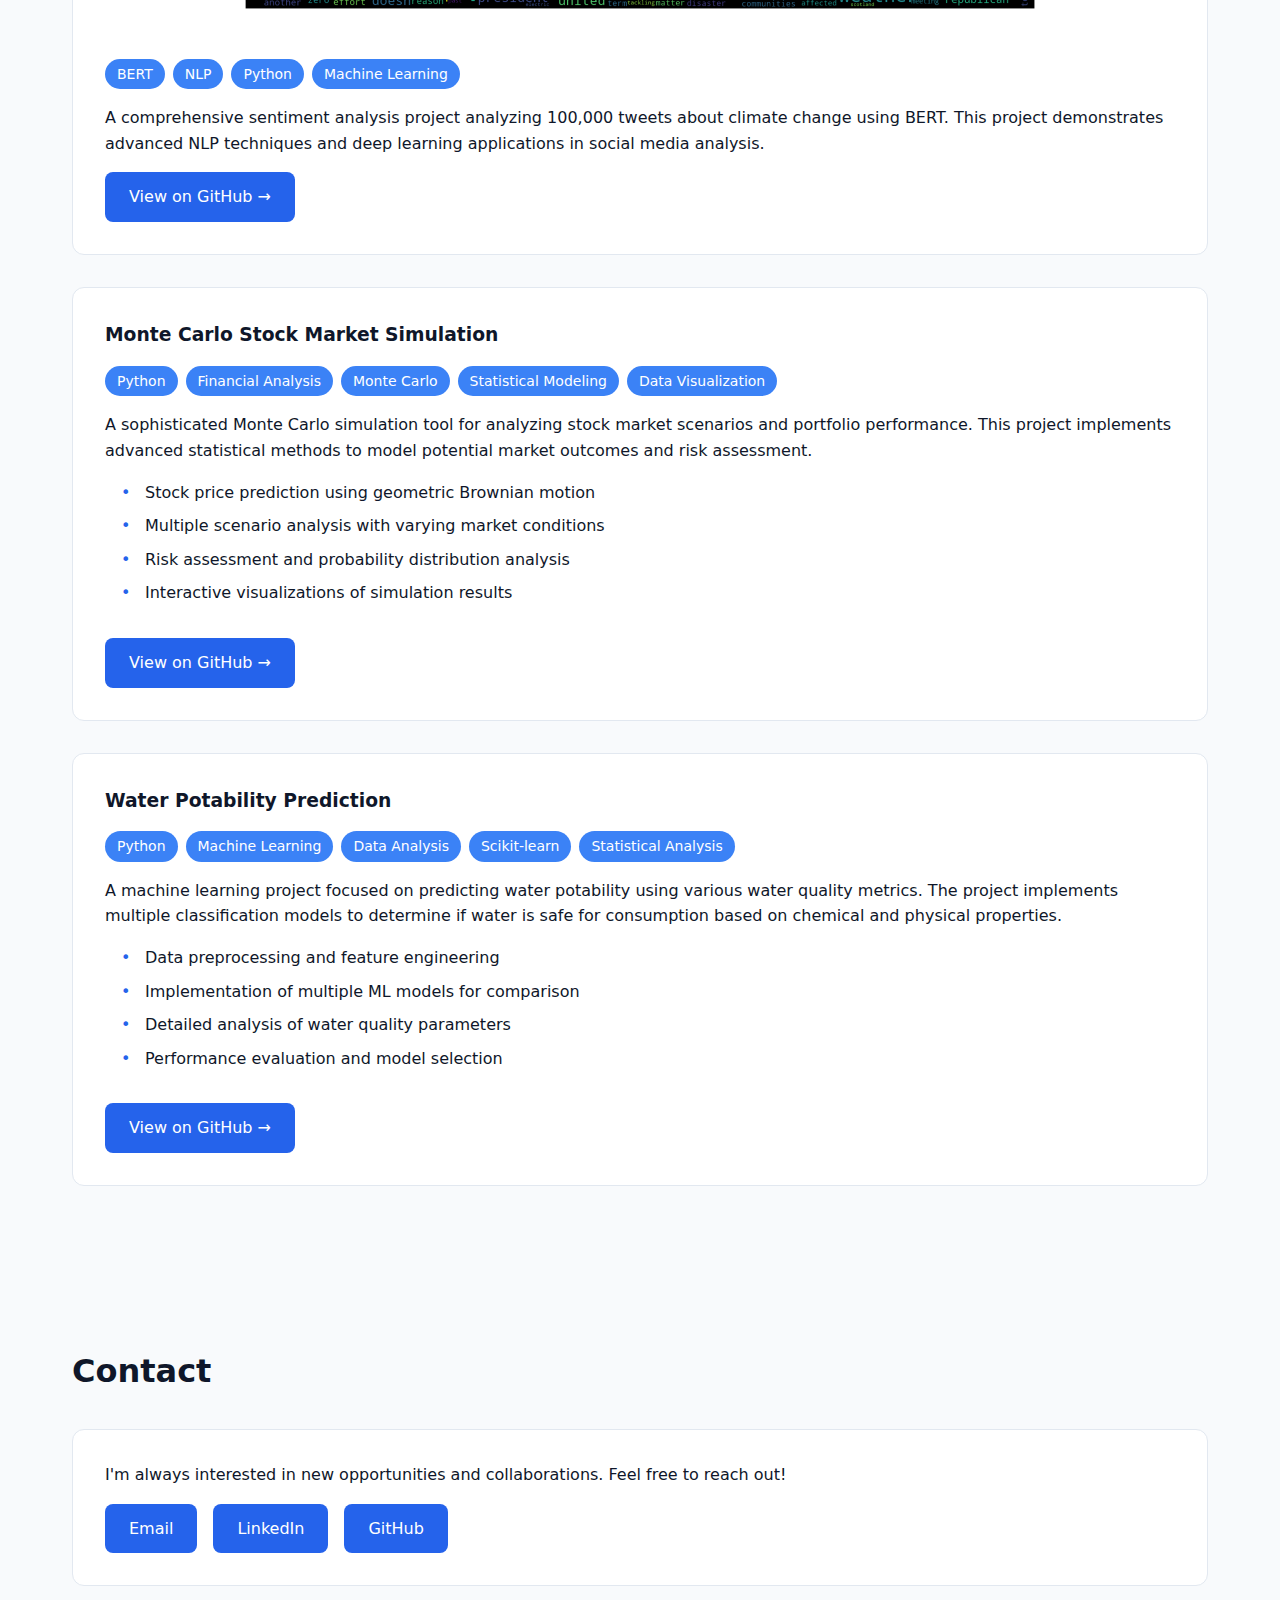
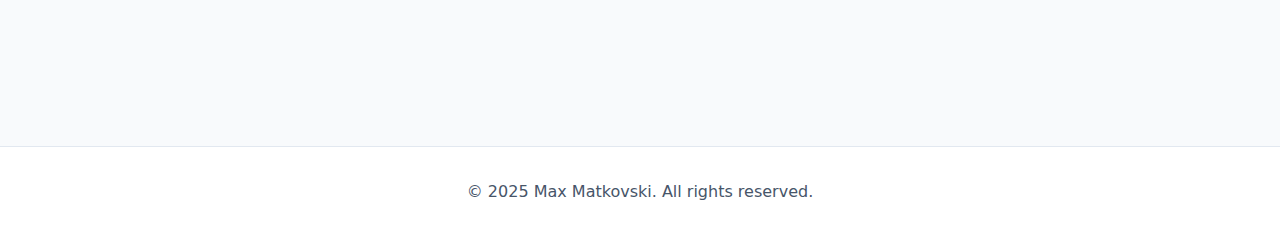
==== commit eed5c308: "add files" ====
--- a/index.html
+++ b/index.html
@@ -160,7 +160,7 @@
         .project-image {
             width: 100%;
             max-height: 400px;
-            object-fit: cover;
+            object-fit: contain;
             border-radius: 0.5rem;
             margin: 1.5rem 0;
         }
@@ -178,6 +178,25 @@
             padding: 0.25rem 0.75rem;
             border-radius: 1rem;
             font-size: 0.875rem;
+        }
+
+        .project-features {
+            list-style: none;
+            margin: 1rem 0;
+            padding-left: 1rem;
+        }
+
+        .project-features li {
+            margin-bottom: 0.5rem;
+            position: relative;
+            padding-left: 1.5rem;
+        }
+
+        .project-features li::before {
+            content: "•";
+            position: absolute;
+            left: 0;
+            color: var(--primary);
         }
 
         .btn {
@@ -189,6 +208,7 @@
             border-radius: 0.5rem;
             font-weight: 500;
             transition: background-color 0.2s;
+            margin-top: 1rem;
         }
 
         .btn:hover {
@@ -274,6 +294,7 @@
 
         <section class="section" id="projects">
             <h2 class="section-title">Featured Projects</h2>
+            
             <div class="card">
                 <h3>Sentiment Analysis on Climate Change Tweets</h3>
                 <img src="./Images/NLP-Word-Cloud.png" alt="NLP Word Cloud" class="project-image">
@@ -286,6 +307,44 @@
                 <p>A comprehensive sentiment analysis project analyzing 100,000 tweets about climate change using BERT. This project demonstrates advanced NLP techniques and deep learning applications in social media analysis.</p>
                 <a href="https://github.com/maxmatkovski/NLP" class="btn" target="_blank">View on GitHub →</a>
             </div>
+
+            <div class="card">
+                <h3>Monte Carlo Stock Market Simulation</h3>
+                <div class="tech-stack">
+                    <span class="tech-tag">Python</span>
+                    <span class="tech-tag">Financial Analysis</span>
+                    <span class="tech-tag">Monte Carlo</span>
+                    <span class="tech-tag">Statistical Modeling</span>
+                    <span class="tech-tag">Data Visualization</span>
+                </div>
+                <p>A sophisticated Monte Carlo simulation tool for analyzing stock market scenarios and portfolio performance. This project implements advanced statistical methods to model potential market outcomes and risk assessment.</p>
+                <ul class="project-features">
+                    <li>Stock price prediction using geometric Brownian motion</li>
+                    <li>Multiple scenario analysis with varying market conditions</li>
+                    <li>Risk assessment and probability distribution analysis</li>
+                    <li>Interactive visualizations of simulation results</li>
+                </ul>
+                <a href="https://github.com/maxmatkovski/Monte-Carlo-Simulation" class="btn" target="_blank">View on GitHub →</a>
+            </div>
+
+            <div class="card">
+                <h3>Water Potability Prediction</h3>
+                <div class="tech-stack">
+                    <span class="tech-tag">Python</span>
+                    <span class="tech-tag">Machine Learning</span>
+                    <span class="tech-tag">Data Analysis</span>
+                    <span class="tech-tag">Scikit-learn</span>
+                    <span class="tech-tag">Statistical Analysis</span>
+                </div>
+                <p>A machine learning project focused on predicting water potability using various water quality metrics. The project implements multiple classification models to determine if water is safe for consumption based on chemical and physical properties.</p>
+                <ul class="project-features">
+                    <li>Data preprocessing and feature engineering</li>
+                    <li>Implementation of multiple ML models for comparison</li>
+                    <li>Detailed analysis of water quality parameters</li>
+                    <li>Performance evaluation and model selection</li>
+                </ul>
+                <a href="https://github.com/maxmatkovski/Predicting-Water-Potability" class="btn" target="_blank">View on GitHub →</a>
+            </div>
         </section>
 
         <section class="section" id="contact">
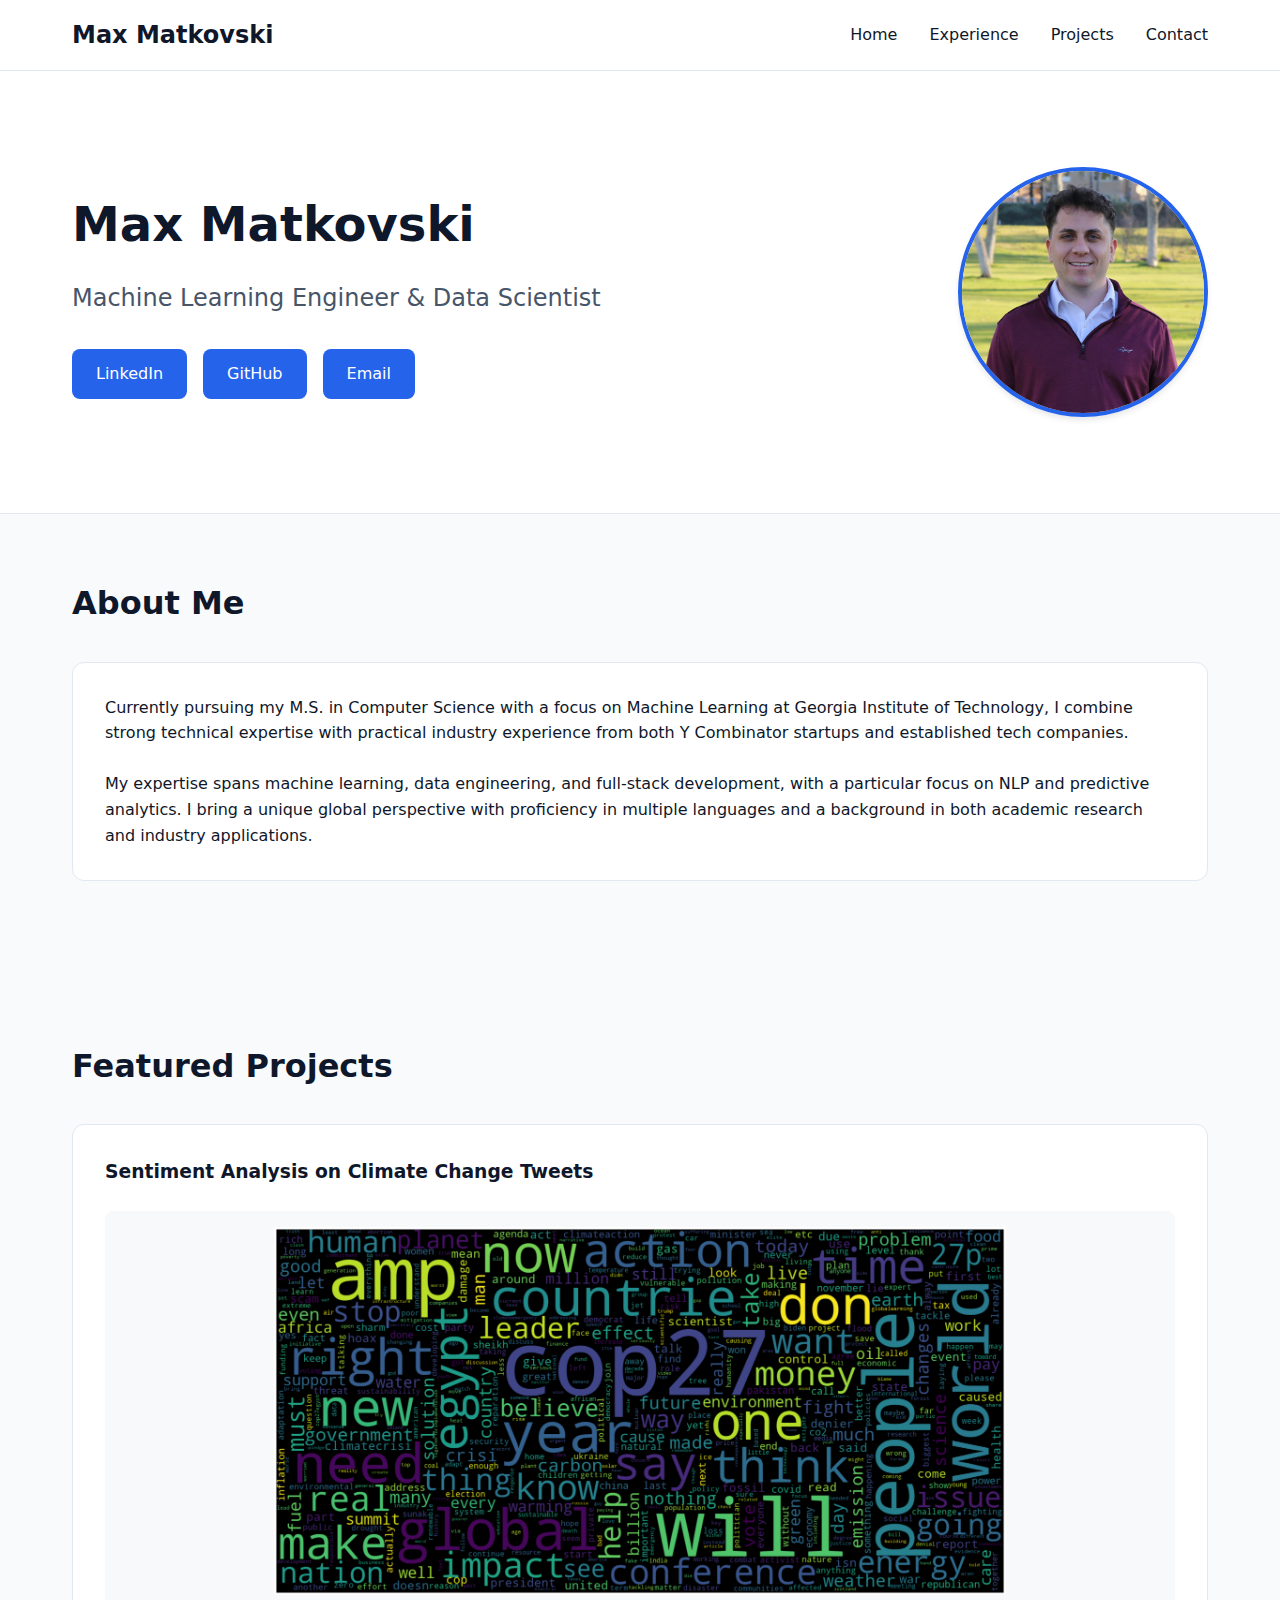
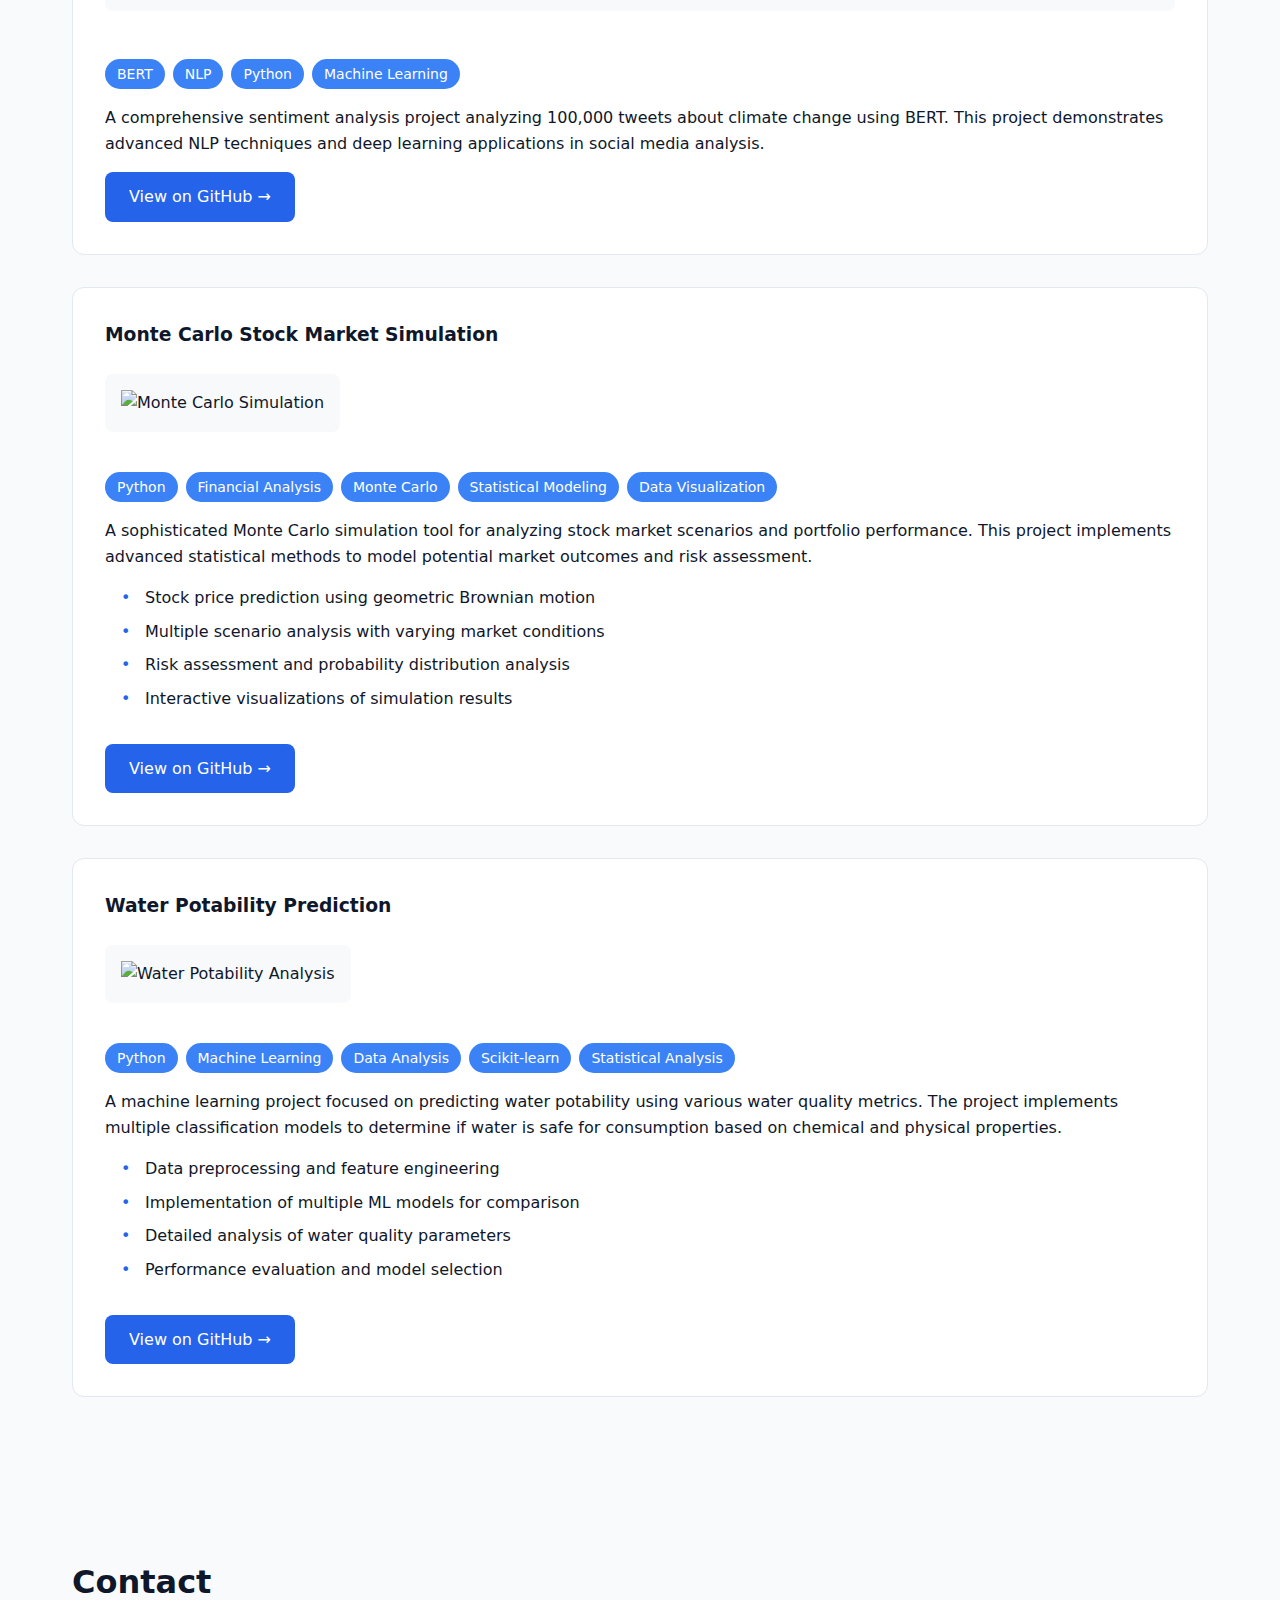
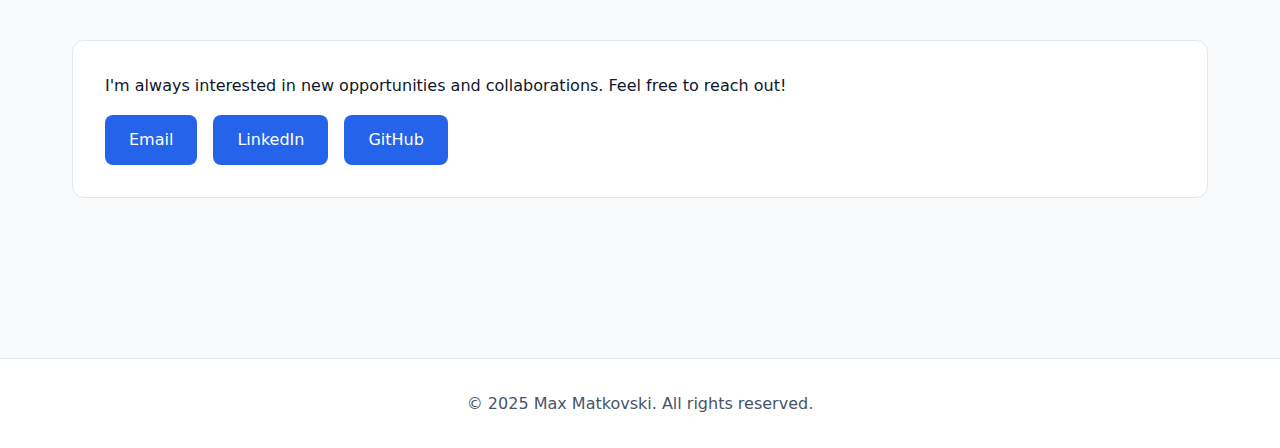
==== commit 97664ddf: "add files" ====
--- a/index.html
+++ b/index.html
@@ -163,6 +163,8 @@
             object-fit: contain;
             border-radius: 0.5rem;
             margin: 1.5rem 0;
+            background-color: #f8f9fa;
+            padding: 1rem;
         }
 
         .tech-stack {
@@ -310,6 +312,7 @@
 
             <div class="card">
                 <h3>Monte Carlo Stock Market Simulation</h3>
+                <img src="./Images/blackjack.png" alt="Monte Carlo Simulation" class="project-image">
                 <div class="tech-stack">
                     <span class="tech-tag">Python</span>
                     <span class="tech-tag">Financial Analysis</span>
@@ -329,6 +332,7 @@
 
             <div class="card">
                 <h3>Water Potability Prediction</h3>
+                <img src="./Images/water.png" alt="Water Potability Analysis" class="project-image">
                 <div class="tech-stack">
                     <span class="tech-tag">Python</span>
                     <span class="tech-tag">Machine Learning</span>
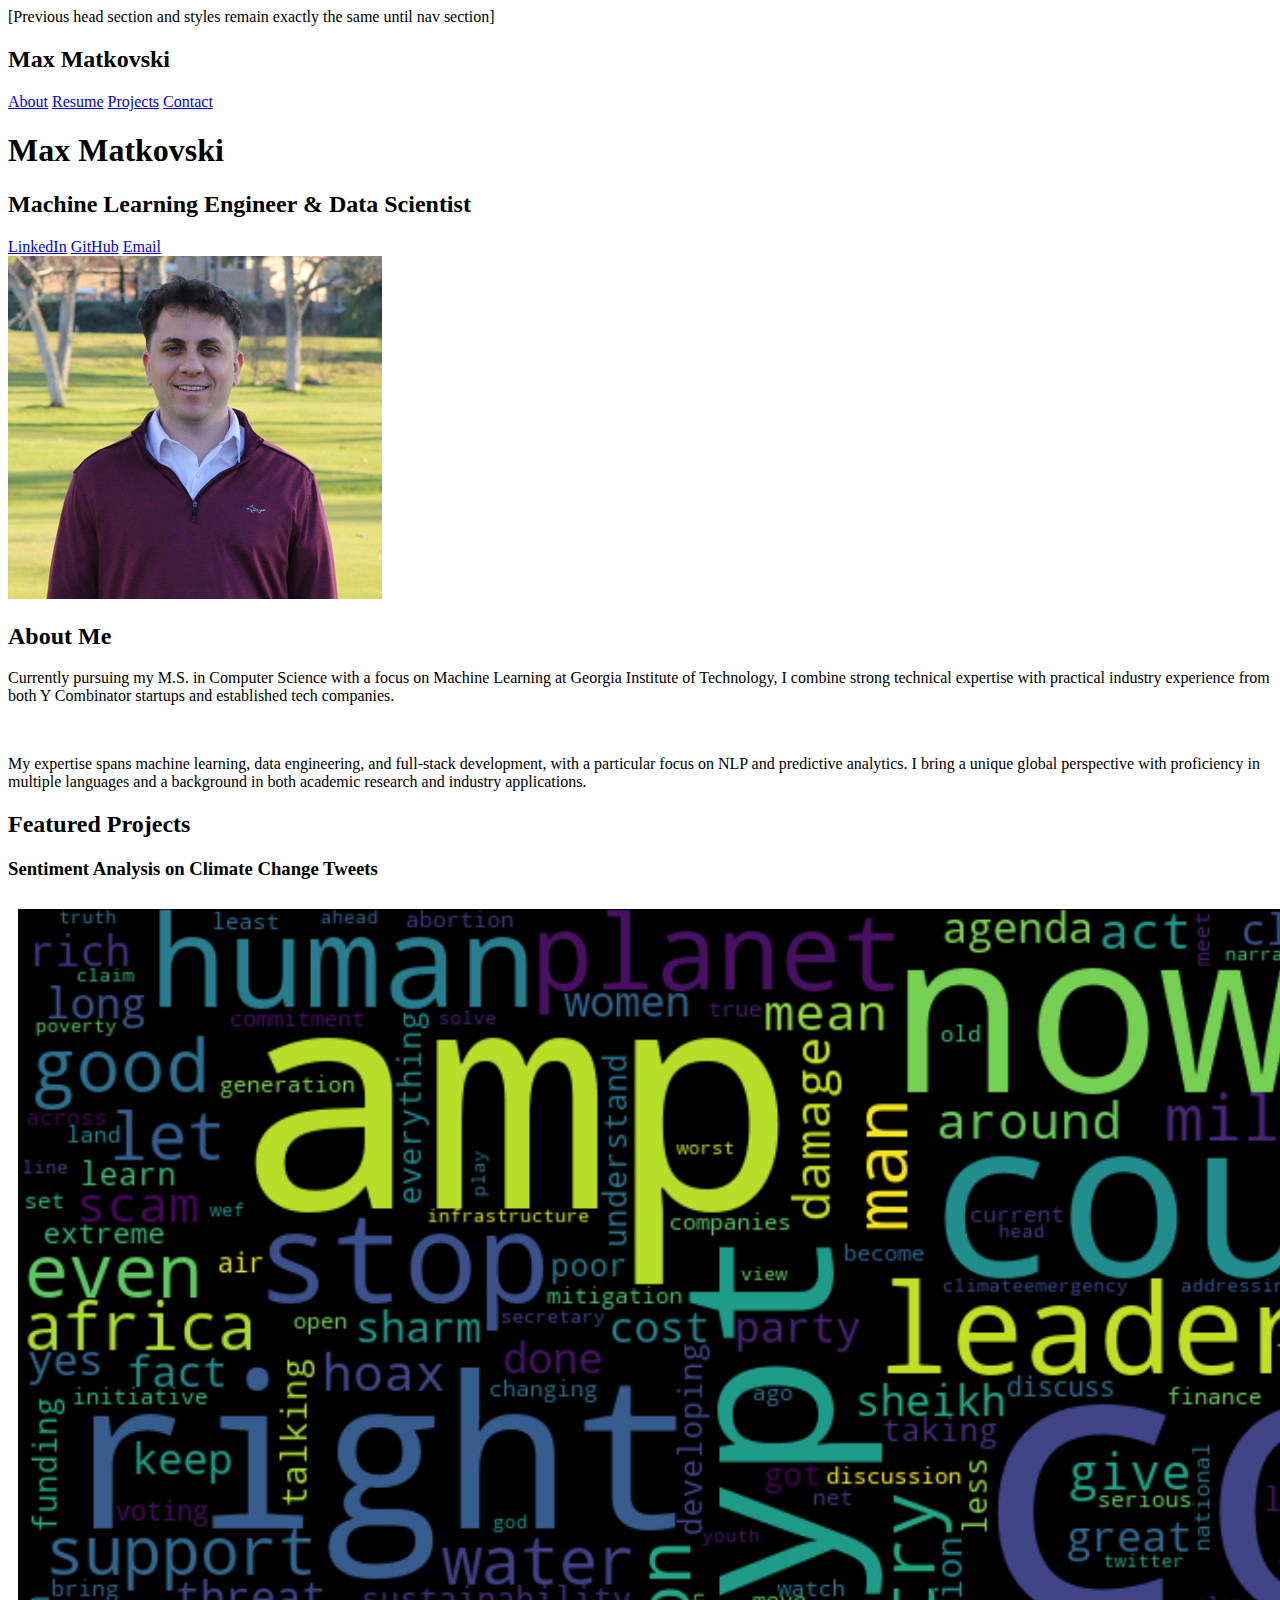
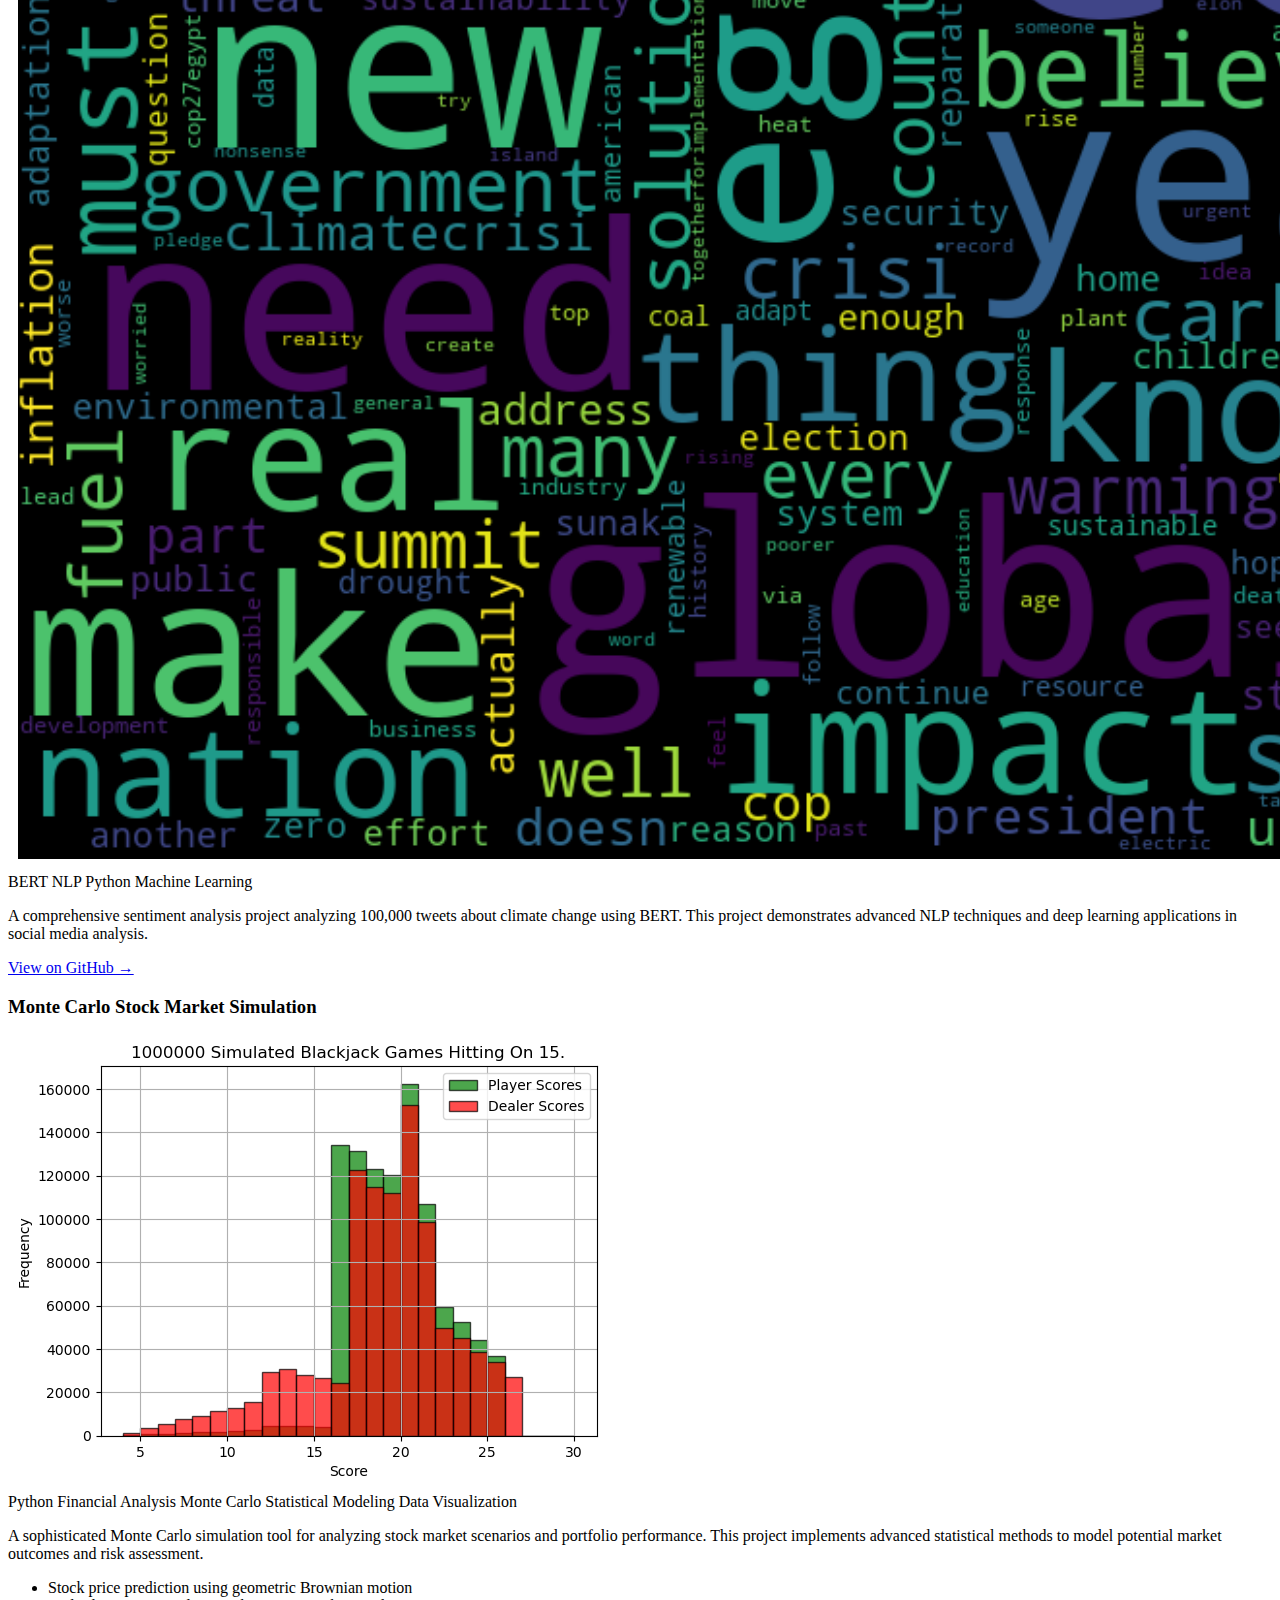
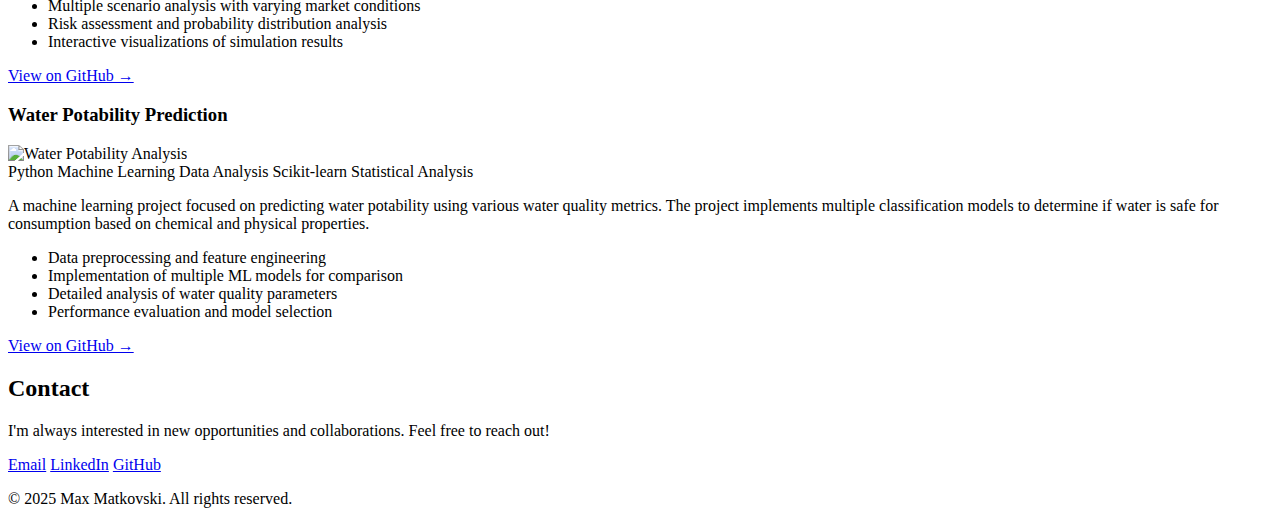
==== commit fe238e21: "add" ====
--- a/index.html
+++ b/index.html
@@ -1,264 +1,14 @@
 <!DOCTYPE html>
 <html lang="en">
-<head>
-    <meta charset="UTF-8">
-    <meta name="viewport" content="width=device-width, initial-scale=1.0">
-    <title>Max Matkovski - Data Science & ML Portfolio</title>
-    <style>
-        :root {
-            --primary: #2563eb;
-            --primary-dark: #1e40af;
-            --secondary: #64748b;
-            --accent: #3b82f6;
-            --background: #f8fafc;
-            --card-bg: #ffffff;
-            --text: #0f172a;
-            --text-light: #475569;
-            --border: #e2e8f0;
-        }
+[Previous head section and styles remain exactly the same until nav section]
 
-        * {
-            margin: 0;
-            padding: 0;
-            box-sizing: border-box;
-        }
-
-        body {
-            font-family: system-ui, -apple-system, BlinkMacSystemFont, 'Segoe UI', sans-serif;
-            background-color: var(--background);
-            color: var(--text);
-            line-height: 1.6;
-        }
-
-        .container {
-            max-width: 1200px;
-            margin: 0 auto;
-            padding: 0 2rem;
-        }
-
-        nav {
-            background-color: var(--card-bg);
-            border-bottom: 1px solid var(--border);
-            padding: 1rem 0;
-            position: sticky;
-            top: 0;
-            z-index: 100;
-        }
-
-        .nav-content {
-            display: flex;
-            justify-content: space-between;
-            align-items: center;
-        }
-
-        .nav-links {
-            display: flex;
-            gap: 2rem;
-        }
-
-        .nav-links a {
-            color: var(--text);
-            text-decoration: none;
-            font-weight: 500;
-            transition: color 0.2s;
-        }
-
-        .nav-links a:hover {
-            color: var(--primary);
-        }
-
-        .hero {
-            padding: 6rem 0;
-            background-color: var(--card-bg);
-            border-bottom: 1px solid var(--border);
-        }
-
-        .hero-content {
-            display: flex;
-            align-items: center;
-            gap: 3rem;
-        }
-
-        .hero-text {
-            flex: 1;
-        }
-
-        .headshot-container {
-            width: 250px;
-            height: 250px;
-            border-radius: 50%;
-            overflow: hidden;
-            border: 4px solid var(--primary);
-            box-shadow: 0 4px 6px -1px rgba(0, 0, 0, 0.1);
-            flex-shrink: 0;
-        }
-
-        .headshot {
-            width: 100%;
-            height: 100%;
-            object-fit: cover;
-        }
-
-        .hero h1 {
-            font-size: 3rem;
-            margin-bottom: 1rem;
-            color: var(--text);
-        }
-
-        .hero h2 {
-            font-size: 1.5rem;
-            color: var(--text-light);
-            font-weight: 400;
-            margin-bottom: 2rem;
-        }
-
-        .social-links {
-            display: flex;
-            gap: 1rem;
-        }
-
-        .social-link {
-            display: inline-flex;
-            align-items: center;
-            padding: 0.75rem 1.5rem;
-            background-color: var(--primary);
-            color: white;
-            text-decoration: none;
-            border-radius: 0.5rem;
-            font-weight: 500;
-            transition: background-color 0.2s;
-        }
-
-        .social-link:hover {
-            background-color: var(--primary-dark);
-        }
-
-        .section {
-            padding: 4rem 0;
-        }
-
-        .card {
-            background-color: var(--card-bg);
-            border-radius: 0.75rem;
-            padding: 2rem;
-            margin-bottom: 2rem;
-            border: 1px solid var(--border);
-            transition: transform 0.2s, box-shadow 0.2s;
-        }
-
-        .card:hover {
-            transform: translateY(-2px);
-            box-shadow: 0 4px 6px -1px rgba(0, 0, 0, 0.1), 0 2px 4px -1px rgba(0, 0, 0, 0.06);
-        }
-
-        .section-title {
-            font-size: 2rem;
-            margin-bottom: 2rem;
-            color: var(--text);
-        }
-
-        .project-image {
-            width: 100%;
-            max-height: 400px;
-            object-fit: contain;
-            border-radius: 0.5rem;
-            margin: 1.5rem 0;
-            background-color: #f8f9fa;
-            padding: 1rem;
-        }
-
-        .tech-stack {
-            display: flex;
-            flex-wrap: wrap;
-            gap: 0.5rem;
-            margin: 1rem 0;
-        }
-
-        .tech-tag {
-            background-color: var(--accent);
-            color: white;
-            padding: 0.25rem 0.75rem;
-            border-radius: 1rem;
-            font-size: 0.875rem;
-        }
-
-        .project-features {
-            list-style: none;
-            margin: 1rem 0;
-            padding-left: 1rem;
-        }
-
-        .project-features li {
-            margin-bottom: 0.5rem;
-            position: relative;
-            padding-left: 1.5rem;
-        }
-
-        .project-features li::before {
-            content: "•";
-            position: absolute;
-            left: 0;
-            color: var(--primary);
-        }
-
-        .btn {
-            display: inline-block;
-            padding: 0.75rem 1.5rem;
-            background-color: var(--primary);
-            color: white;
-            text-decoration: none;
-            border-radius: 0.5rem;
-            font-weight: 500;
-            transition: background-color 0.2s;
-            margin-top: 1rem;
-        }
-
-        .btn:hover {
-            background-color: var(--primary-dark);
-        }
-
-        footer {
-            background-color: var(--card-bg);
-            border-top: 1px solid var(--border);
-            padding: 2rem 0;
-            margin-top: 4rem;
-            text-align: center;
-            color: var(--text-light);
-        }
-
-        @media (max-width: 768px) {
-            .hero-content {
-                flex-direction: column-reverse;
-                text-align: center;
-                gap: 2rem;
-            }
-
-            .headshot-container {
-                width: 200px;
-                height: 200px;
-            }
-
-            .social-links {
-                justify-content: center;
-            }
-
-            .hero h1 {
-                font-size: 2.5rem;
-            }
-
-            .hero h2 {
-                font-size: 1.25rem;
-            }
-        }
-    </style>
-</head>
 <body>
     <nav>
         <div class="container nav-content">
             <h2>Max Matkovski</h2>
             <div class="nav-links">
-                <a href="index.html">Home</a>
-                <a href="experience.html">Experience</a>
+                <a href="#about">About</a>
+                <a href="experience.html">Resume</a>
                 <a href="#projects">Projects</a>
                 <a href="#contact">Contact</a>
             </div>
@@ -312,7 +62,7 @@
 
             <div class="card">
                 <h3>Monte Carlo Stock Market Simulation</h3>
-                <img src="./Images/blackjack.png" alt="Monte Carlo Simulation" class="project-image">
+                <img src="./Images/Blackjack.png" alt="Monte Carlo Simulation" class="project-image">
                 <div class="tech-stack">
                     <span class="tech-tag">Python</span>
                     <span class="tech-tag">Financial Analysis</span>
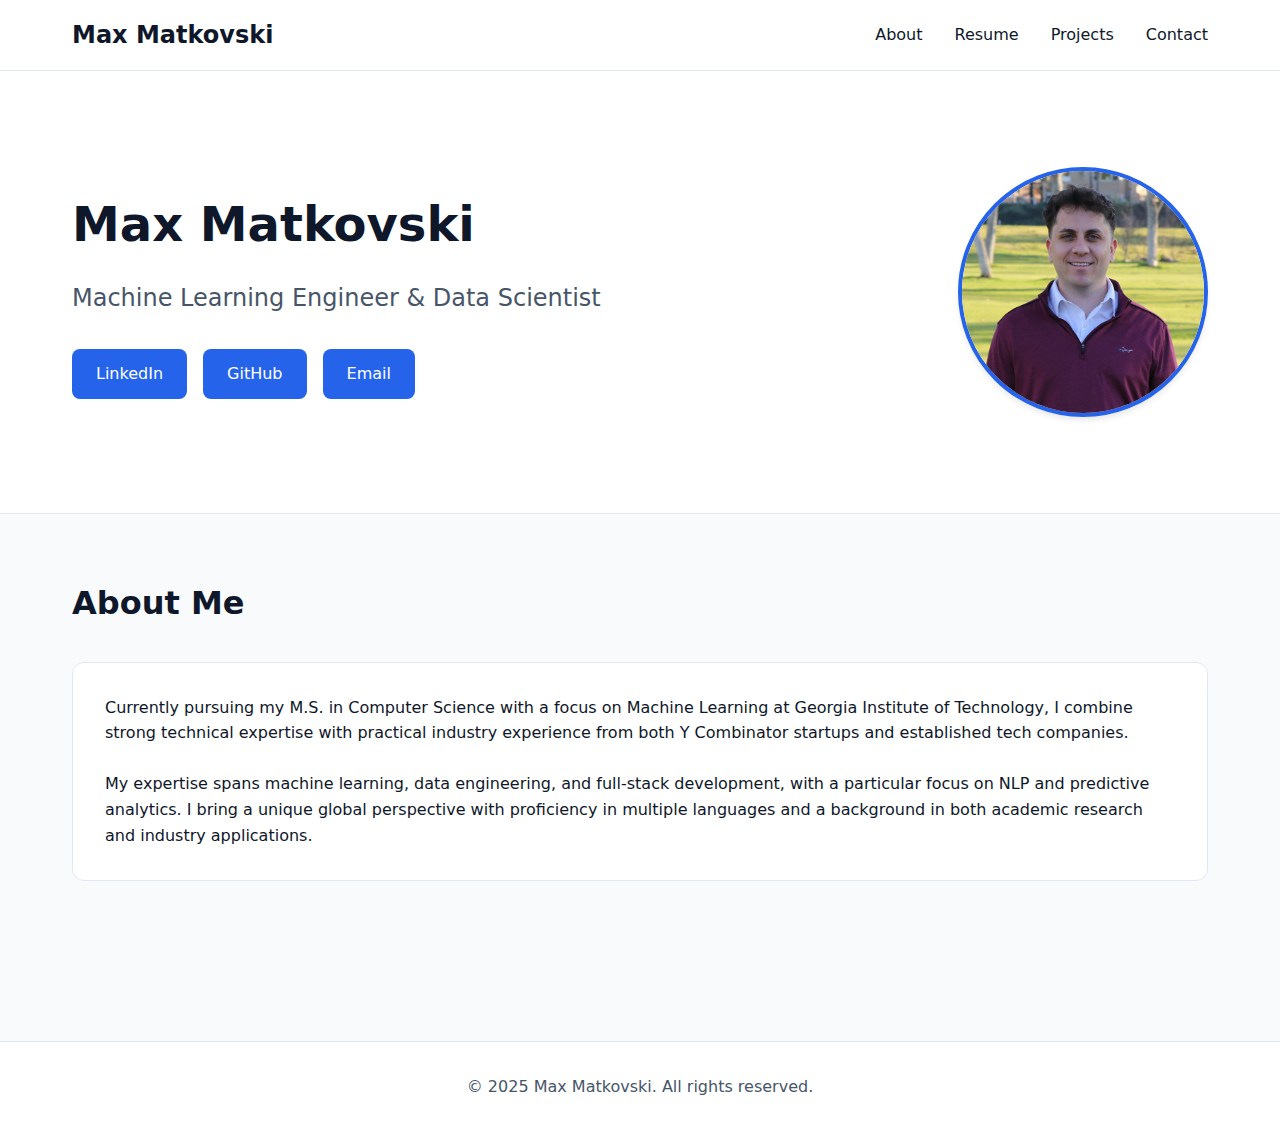
==== commit 69356f20: "add files" ====
--- a/index.html
+++ b/index.html
@@ -1,16 +1,20 @@
 <!DOCTYPE html>
 <html lang="en">
-[Previous head section and styles remain exactly the same until nav section]
-
+<head>
+    <meta charset="UTF-8">
+    <meta name="viewport" content="width=device-width, initial-scale=1.0">
+    <title>Max Matkovski - About</title>
+    <link rel="stylesheet" href="css/style.css">
+</head>
 <body>
     <nav>
         <div class="container nav-content">
             <h2>Max Matkovski</h2>
             <div class="nav-links">
-                <a href="#about">About</a>
-                <a href="experience.html">Resume</a>
-                <a href="#projects">Projects</a>
-                <a href="#contact">Contact</a>
+                <a href="index.html">About</a>
+                <a href="resume.html">Resume</a>
+                <a href="projects.html">Projects</a>
+                <a href="contact.html">Contact</a>
             </div>
         </div>
     </nav>
@@ -43,75 +47,6 @@
                 <p>My expertise spans machine learning, data engineering, and full-stack development, with a particular focus on NLP and predictive analytics. I bring a unique global perspective with proficiency in multiple languages and a background in both academic research and industry applications.</p>
             </div>
         </section>
-
-        <section class="section" id="projects">
-            <h2 class="section-title">Featured Projects</h2>
-            
-            <div class="card">
-                <h3>Sentiment Analysis on Climate Change Tweets</h3>
-                <img src="./Images/NLP-Word-Cloud.png" alt="NLP Word Cloud" class="project-image">
-                <div class="tech-stack">
-                    <span class="tech-tag">BERT</span>
-                    <span class="tech-tag">NLP</span>
-                    <span class="tech-tag">Python</span>
-                    <span class="tech-tag">Machine Learning</span>
-                </div>
-                <p>A comprehensive sentiment analysis project analyzing 100,000 tweets about climate change using BERT. This project demonstrates advanced NLP techniques and deep learning applications in social media analysis.</p>
-                <a href="https://github.com/maxmatkovski/NLP" class="btn" target="_blank">View on GitHub →</a>
-            </div>
-
-            <div class="card">
-                <h3>Monte Carlo Stock Market Simulation</h3>
-                <img src="./Images/Blackjack.png" alt="Monte Carlo Simulation" class="project-image">
-                <div class="tech-stack">
-                    <span class="tech-tag">Python</span>
-                    <span class="tech-tag">Financial Analysis</span>
-                    <span class="tech-tag">Monte Carlo</span>
-                    <span class="tech-tag">Statistical Modeling</span>
-                    <span class="tech-tag">Data Visualization</span>
-                </div>
-                <p>A sophisticated Monte Carlo simulation tool for analyzing stock market scenarios and portfolio performance. This project implements advanced statistical methods to model potential market outcomes and risk assessment.</p>
-                <ul class="project-features">
-                    <li>Stock price prediction using geometric Brownian motion</li>
-                    <li>Multiple scenario analysis with varying market conditions</li>
-                    <li>Risk assessment and probability distribution analysis</li>
-                    <li>Interactive visualizations of simulation results</li>
-                </ul>
-                <a href="https://github.com/maxmatkovski/Monte-Carlo-Simulation" class="btn" target="_blank">View on GitHub →</a>
-            </div>
-
-            <div class="card">
-                <h3>Water Potability Prediction</h3>
-                <img src="./Images/water.png" alt="Water Potability Analysis" class="project-image">
-                <div class="tech-stack">
-                    <span class="tech-tag">Python</span>
-                    <span class="tech-tag">Machine Learning</span>
-                    <span class="tech-tag">Data Analysis</span>
-                    <span class="tech-tag">Scikit-learn</span>
-                    <span class="tech-tag">Statistical Analysis</span>
-                </div>
-                <p>A machine learning project focused on predicting water potability using various water quality metrics. The project implements multiple classification models to determine if water is safe for consumption based on chemical and physical properties.</p>
-                <ul class="project-features">
-                    <li>Data preprocessing and feature engineering</li>
-                    <li>Implementation of multiple ML models for comparison</li>
-                    <li>Detailed analysis of water quality parameters</li>
-                    <li>Performance evaluation and model selection</li>
-                </ul>
-                <a href="https://github.com/maxmatkovski/Predicting-Water-Potability" class="btn" target="_blank">View on GitHub →</a>
-            </div>
-        </section>
-
-        <section class="section" id="contact">
-            <h2 class="section-title">Contact</h2>
-            <div class="card">
-                <p>I'm always interested in new opportunities and collaborations. Feel free to reach out!</p>
-                <div class="social-links" style="margin-top: 1rem;">
-                    <a href="mailto:maxmatkovski@gmail.com" class="social-link">Email</a>
-                    <a href="https://www.linkedin.com/in/maxmatkovski/" class="social-link" target="_blank">LinkedIn</a>
-                    <a href="https://github.com/maxmatkovski" class="social-link" target="_blank">GitHub</a>
-                </div>
-            </div>
-        </section>
     </main>
 
     <footer>
--- a/css/style.css
+++ b/css/style.css
@@ -0,0 +1,257 @@
+/* Base styles and variables */
+:root {
+    --primary: #2563eb;
+    --primary-dark: #1e40af;
+    --secondary: #64748b;
+    --accent: #3b82f6;
+    --background: #f8fafc;
+    --card-bg: #ffffff;
+    --text: #0f172a;
+    --text-light: #475569;
+    --border: #e2e8f0;
+}
+
+/* Reset and base styles */
+* {
+    margin: 0;
+    padding: 0;
+    box-sizing: border-box;
+}
+
+body {
+    font-family: system-ui, -apple-system, BlinkMacSystemFont, 'Segoe UI', sans-serif;
+    background-color: var(--background);
+    color: var(--text);
+    line-height: 1.6;
+}
+
+/* Layout */
+.container {
+    max-width: 1200px;
+    margin: 0 auto;
+    padding: 0 2rem;
+}
+
+/* Navigation */
+nav {
+    background-color: var(--card-bg);
+    border-bottom: 1px solid var(--border);
+    padding: 1rem 0;
+    position: sticky;
+    top: 0;
+    z-index: 100;
+}
+
+.nav-content {
+    display: flex;
+    justify-content: space-between;
+    align-items: center;
+}
+
+.nav-links {
+    display: flex;
+    gap: 2rem;
+}
+
+.nav-links a {
+    color: var(--text);
+    text-decoration: none;
+    font-weight: 500;
+    transition: color 0.2s;
+}
+
+.nav-links a:hover {
+    color: var(--primary);
+}
+
+/* Hero section */
+.hero {
+    padding: 6rem 0;
+    background-color: var(--card-bg);
+    border-bottom: 1px solid var(--border);
+}
+
+.hero-content {
+    display: flex;
+    align-items: center;
+    gap: 3rem;
+}
+
+.hero-text {
+    flex: 1;
+}
+
+.hero h1 {
+    font-size: 3rem;
+    margin-bottom: 1rem;
+    color: var(--text);
+}
+
+.hero h2 {
+    font-size: 1.5rem;
+    color: var(--text-light);
+    font-weight: 400;
+    margin-bottom: 2rem;
+}
+
+/* Profile image */
+.headshot-container {
+    width: 250px;
+    height: 250px;
+    border-radius: 50%;
+    overflow: hidden;
+    border: 4px solid var(--primary);
+    box-shadow: 0 4px 6px -1px rgba(0, 0, 0, 0.1);
+    flex-shrink: 0;
+}
+
+.headshot {
+    width: 100%;
+    height: 100%;
+    object-fit: cover;
+}
+
+/* Section styling */
+.section {
+    padding: 4rem 0;
+}
+
+.section-title {
+    font-size: 2rem;
+    margin-bottom: 2rem;
+    color: var(--text);
+}
+
+/* Cards */
+.card {
+    background-color: var(--card-bg);
+    border-radius: 0.75rem;
+    padding: 2rem;
+    margin-bottom: 2rem;
+    border: 1px solid var(--border);
+    transition: transform 0.2s, box-shadow 0.2s;
+}
+
+.card:hover {
+    transform: translateY(-2px);
+    box-shadow: 0 4px 6px -1px rgba(0, 0, 0, 0.1), 0 2px 4px -1px rgba(0, 0, 0, 0.06);
+}
+
+/* Project specific */
+.project-image {
+    width: 100%;
+    max-height: 400px;
+    object-fit: contain;
+    border-radius: 0.5rem;
+    margin: 1.5rem 0;
+    background-color: #f8f9fa;
+    padding: 1rem;
+}
+
+.tech-stack {
+    display: flex;
+    flex-wrap: wrap;
+    gap: 0.5rem;
+    margin: 1rem 0;
+}
+
+.tech-tag {
+    background-color: var(--accent);
+    color: white;
+    padding: 0.25rem 0.75rem;
+    border-radius: 1rem;
+    font-size: 0.875rem;
+}
+
+.project-features {
+    list-style: none;
+    margin: 1rem 0;
+    padding-left: 1rem;
+}
+
+.project-features li {
+    margin-bottom: 0.5rem;
+    position: relative;
+    padding-left: 1.5rem;
+}
+
+.project-features li::before {
+    content: "•";
+    position: absolute;
+    left: 0;
+    color: var(--primary);
+}
+
+/* Buttons and links */
+.btn {
+    display: inline-block;
+    padding: 0.75rem 1.5rem;
+    background-color: var(--primary);
+    color: white;
+    text-decoration: none;
+    border-radius: 0.5rem;
+    font-weight: 500;
+    transition: background-color 0.2s;
+    margin-top: 1rem;
+}
+
+.btn:hover {
+    background-color: var(--primary-dark);
+}
+
+.social-links {
+    display: flex;
+    gap: 1rem;
+}
+
+.social-link {
+    display: inline-flex;
+    align-items: center;
+    padding: 0.75rem 1.5rem;
+    background-color: var(--primary);
+    color: white;
+    text-decoration: none;
+    border-radius: 0.5rem;
+    font-weight: 500;
+    transition: background-color 0.2s;
+}
+
+.social-link:hover {
+    background-color: var(--primary-dark);
+}
+
+/* Footer */
+footer {
+    background-color: var(--card-bg);
+    border-top: 1px solid var(--border);
+    padding: 2rem 0;
+    margin-top: 4rem;
+    text-align: center;
+    color: var(--text-light);
+}
+
+/* Responsive design */
+@media (max-width: 768px) {
+    .hero-content {
+        flex-direction: column-reverse;
+        text-align: center;
+        gap: 2rem;
+    }
+
+    .headshot-container {
+        width: 200px;
+        height: 200px;
+    }
+
+    .social-links {
+        justify-content: center;
+    }
+
+    .hero h1 {
+        font-size: 2.5rem;
+    }
+
+    .hero h2 {
+        font-size: 1.25rem;
+    }
+}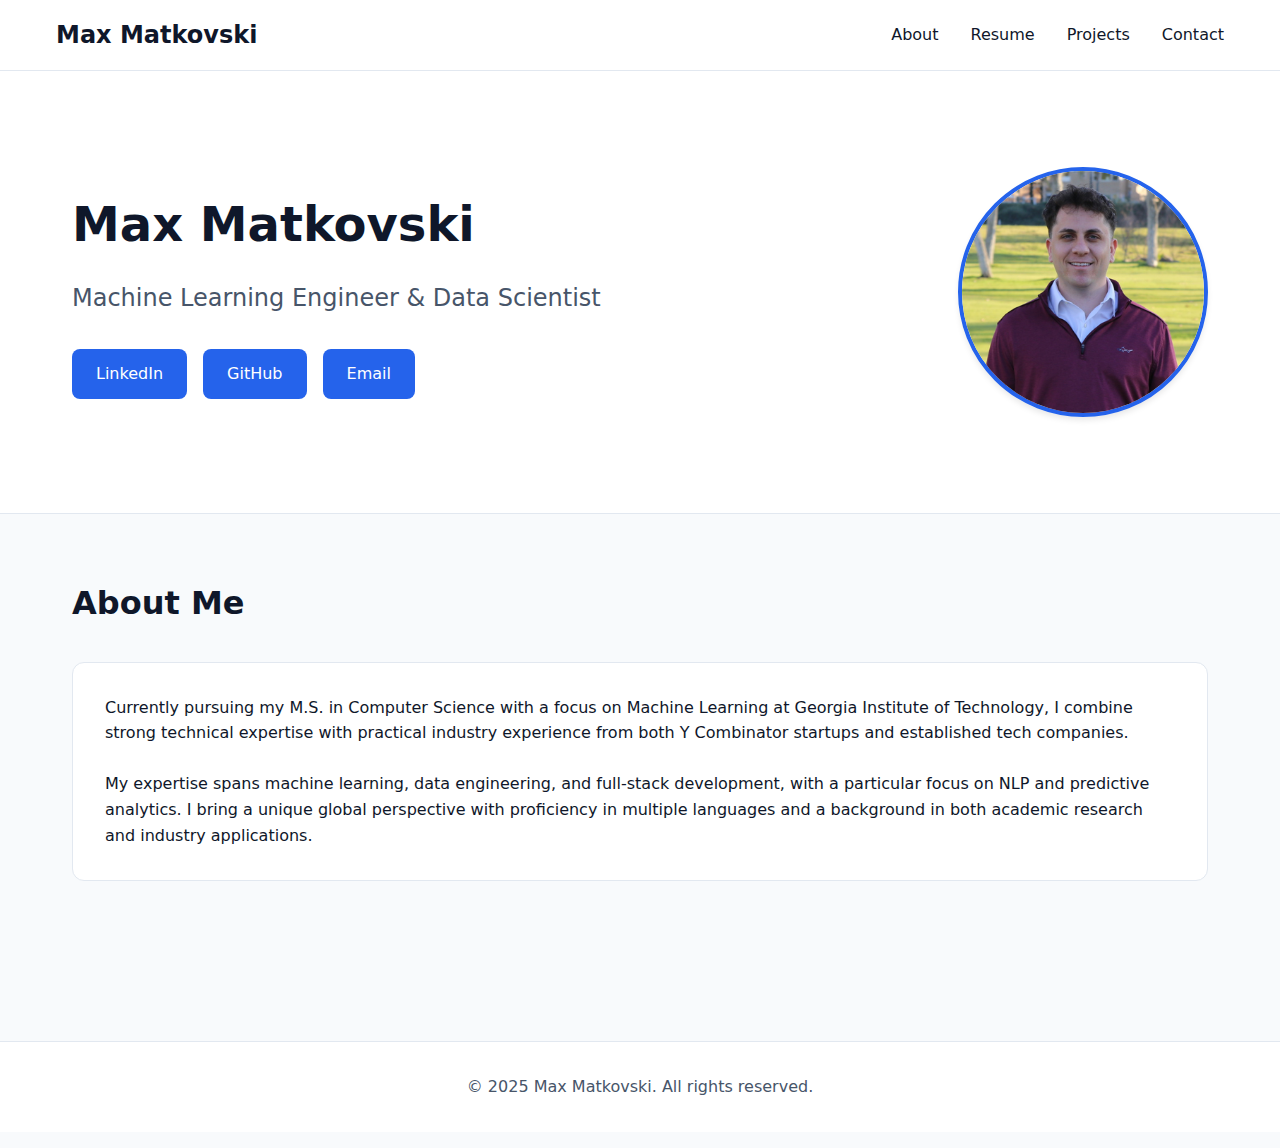
==== commit bab4ad7b: "add meta tags" ====
--- a/index.html
+++ b/index.html
@@ -2,6 +2,7 @@
 <html lang="en">
 <head>
     <meta charset="UTF-8">
+    <meta name="viewport" content="width=device-width, initial-scale=1.0, viewport-fit=cover">
     <meta name="viewport" content="width=device-width, initial-scale=1.0">
     <title>Max Matkovski - About</title>
     <link rel="stylesheet" href="css/style.css">
--- a/css/style.css
+++ b/css/style.css
@@ -137,7 +137,7 @@
     box-shadow: 0 4px 6px -1px rgba(0, 0, 0, 0.1), 0 2px 4px -1px rgba(0, 0, 0, 0.06);
 }
 
-/* Project specific */
+/* Project images */
 .project-image {
     width: 100%;
     max-height: 400px;
@@ -148,6 +148,7 @@
     padding: 1rem;
 }
 
+/* Tags and features */
 .tech-stack {
     display: flex;
     flex-wrap: wrap;
@@ -230,8 +231,75 @@
     color: var(--text-light);
 }
 
-/* Responsive design */
+/* PDF viewer styles */
+.pdf-container {
+    width: 100%;
+    height: 100vh;
+    padding: 2rem 0;
+}
+
+.pdf-viewer {
+    width: 100%;
+    height: 100%;
+    border: none;
+    box-shadow: 0 4px 6px -1px rgba(0, 0, 0, 0.1);
+    border-radius: 0.5rem;
+}
+
+.download-btn {
+    display: inline-block;
+    margin-bottom: 1rem;
+}
+
+/* Resume specific styles */
+.experience-header {
+    display: flex;
+    justify-content: space-between;
+    align-items: baseline;
+    margin-bottom: 0.5rem;
+}
+
+.experience-title {
+    font-size: 1.25rem;
+    font-weight: 600;
+    color: var(--text);
+    margin-bottom: 0.5rem;
+}
+
+.experience-company {
+    color: var(--primary);
+    font-weight: 500;
+}
+
+.experience-date {
+    color: var(--text-light);
+    font-size: 0.9rem;
+}
+
+.experience-location {
+    color: var(--text-light);
+    font-size: 0.9rem;
+    margin-bottom: 1rem;
+}
+
+/* Mobile optimization */
 @media (max-width: 768px) {
+    .container {
+        padding: 0 1rem;
+    }
+
+    .nav-content {
+        flex-direction: column;
+        gap: 1rem;
+        padding: 1rem 0;
+    }
+
+    .nav-links {
+        flex-wrap: wrap;
+        justify-content: center;
+        gap: 1rem;
+    }
+
     .hero-content {
         flex-direction: column-reverse;
         text-align: center;
@@ -243,15 +311,104 @@
         height: 200px;
     }
 
+    .hero h1 {
+        font-size: 2.5rem;
+    }
+
+    .hero h2 {
+        font-size: 1.25rem;
+    }
+
+    .card {
+        padding: 1.5rem;
+        margin-bottom: 1.5rem;
+    }
+
+    .project-image {
+        margin: 1rem 0;
+        max-height: 300px;
+    }
+
+    .tech-stack {
+        gap: 0.5rem;
+    }
+
+    .tech-tag {
+        font-size: 0.8rem;
+        padding: 0.2rem 0.6rem;
+    }
+
     .social-links {
         justify-content: center;
+        flex-direction: column;
+        gap: 0.75rem;
+    }
+
+    .social-link {
+        width: 100%;
+        justify-content: center;
+    }
+
+    .btn {
+        display: block;
+        text-align: center;
+        width: 100%;
+    }
+}
+
+/* iPhone specific */
+@media (max-width: 390px) {
+    .container {
+        padding: 0 0.75rem;
+    }
+
+    .hero {
+        padding: 3rem 0;
     }
 
     .hero h1 {
-        font-size: 2.5rem;
+        font-size: 2rem;
     }
 
     .hero h2 {
-        font-size: 1.25rem;
+        font-size: 1.1rem;
+    }
+
+    .section {
+        padding: 2rem 0;
+    }
+
+    .project-image {
+        max-height: 250px;
+    }
+
+    p {
+        font-size: 0.95rem;
+    }
+}
+
+/* Notched iPhone support */
+@supports (padding: max(0px)) {
+    .nav-content {
+        padding-left: max(1rem, env(safe-area-inset-left));
+        padding-right: max(1rem, env(safe-area-inset-right));
+    }
+
+    body {
+        padding-bottom: max(1rem, env(safe-area-inset-bottom));
+    }
+}
+
+/* Touch device optimization */
+@media (hover: none) {
+    .nav-links a,
+    .btn,
+    .social-link {
+        padding: 0.75rem 1rem;
+        min-height: 44px;
+    }
+    
+    .tech-tag {
+        padding: 0.4rem 0.8rem;
     }
 }